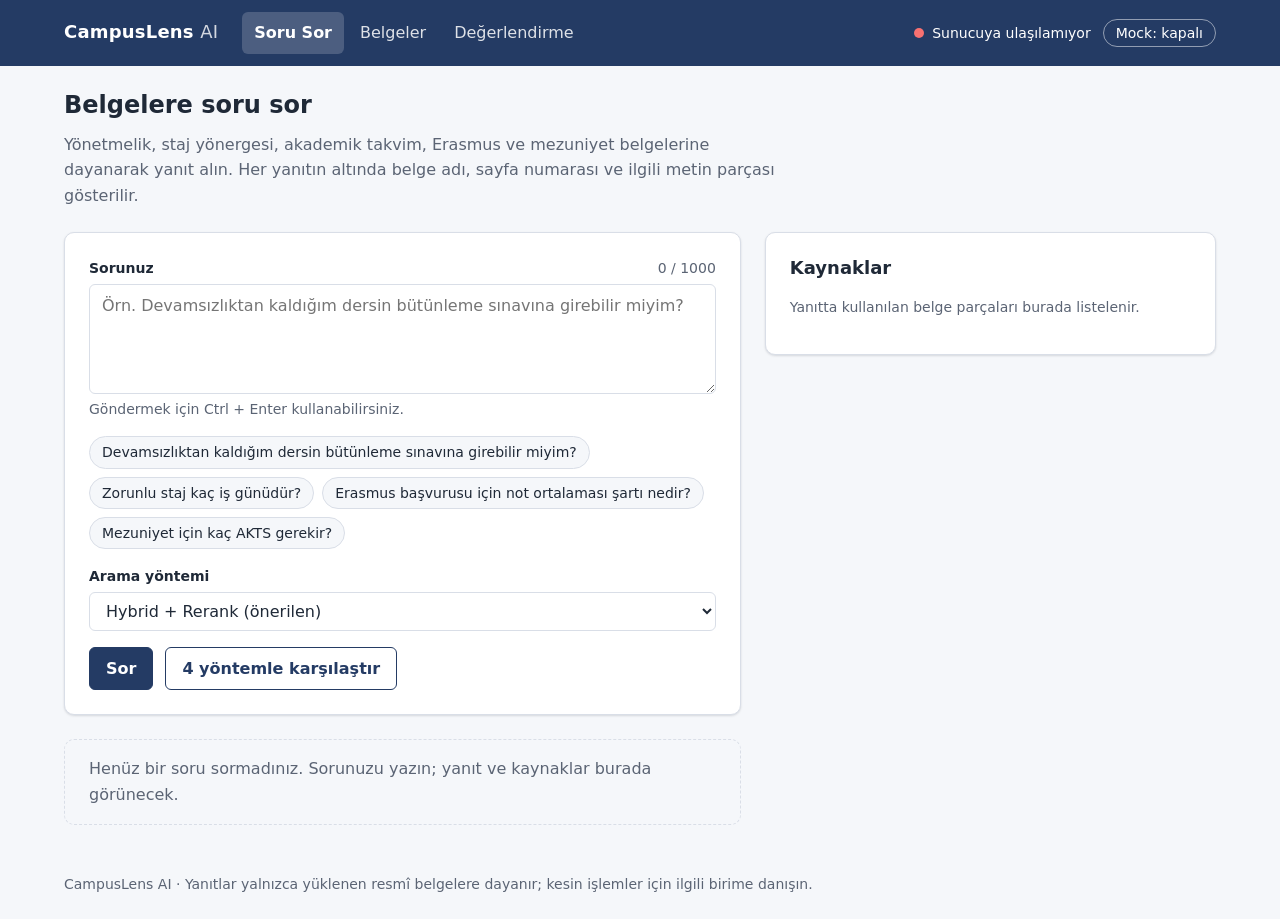
==== frontend/index.html @ 430cf02c "feat(frontend): add question, documents and evaluation pages" ====
<!doctype html>
<html lang="tr">
  <head>
    <meta charset="utf-8" />
    <meta name="viewport" content="width=device-width, initial-scale=1" />
    <title>Soru Sor · CampusLens AI</title>
    <meta name="description" content="Üniversitenin resmî belgelerine dayanarak kaynaklı Türkçe yanıtlar." />
    <link rel="stylesheet" href="css/app.css" />
    <script type="module" src="js/chat.js"></script>
  </head>
  <body>
    <a class="skip-link" href="#main">İçeriğe geç</a>

    <header class="site-header">
      <div class="site-header__inner">
        <a class="brand" href="index.html">CampusLens <span>AI</span></a>
        <nav class="nav" aria-label="Ana menü">
          <a href="index.html" aria-current="page">Soru Sor</a>
          <a href="documents.html">Belgeler</a>
          <a href="evaluation.html">Değerlendirme</a>
        </nav>
        <div class="header-tools">
          <span class="health" data-health data-status="unknown" role="status">
            <span class="health__dot" aria-hidden="true"></span>
            <span data-health-text>Sunucu kontrol ediliyor…</span>
          </span>
          <button type="button" class="mock-toggle" data-mock-toggle aria-pressed="false">Mock: kapalı</button>
        </div>
      </div>
    </header>

    <main id="main" class="page" tabindex="-1">
      <div class="page-intro">
        <h1>Belgelere soru sor</h1>
        <p>
          Yönetmelik, staj yönergesi, akademik takvim, Erasmus ve mezuniyet belgelerine dayanarak yanıt alın.
          Her yanıtın altında belge adı, sayfa numarası ve ilgili metin parçası gösterilir.
        </p>
      </div>

      <div class="layout layout--chat">
        <div class="stack">
          <section class="card" aria-labelledby="ask-heading">
            <h2 id="ask-heading" class="visually-hidden">Soru formu</h2>
            <form id="ask-form" novalidate>
              <div class="field">
                <div class="field__row">
                  <label for="question">Sorunuz</label>
                  <span id="question-counter" class="field__hint" aria-live="polite">0 / 1000</span>
                </div>
                <textarea
                  id="question"
                  name="question"
                  maxlength="1000"
                  required
                  placeholder="Örn. Devamsızlıktan kaldığım dersin bütünleme sınavına girebilir miyim?"
                  aria-describedby="question-hint question-error"
                ></textarea>
                <span id="question-hint" class="field__hint">Göndermek için Ctrl + Enter kullanabilirsiniz.</span>
                <span id="question-error" class="field__hint" role="alert" hidden></span>
              </div>

              <ul class="chip-list" aria-label="Örnek sorular">
                <li><button type="button" class="chip" data-example>Devamsızlıktan kaldığım dersin bütünleme sınavına girebilir miyim?</button></li>
                <li><button type="button" class="chip" data-example>Zorunlu staj kaç iş günüdür?</button></li>
                <li><button type="button" class="chip" data-example>Erasmus başvurusu için not ortalaması şartı nedir?</button></li>
                <li><button type="button" class="chip" data-example>Mezuniyet için kaç AKTS gerekir?</button></li>
              </ul>

              <div class="form-row">
                <div class="field">
                  <label for="method">Arama yöntemi</label>
                  <select id="method" name="method">
                    <option value="hybrid_rerank" selected>Hybrid + Rerank (önerilen)</option>
                    <option value="hybrid">Hybrid</option>
                    <option value="dense">Dense vektör</option>
                    <option value="bm25">BM25 (anahtar kelime)</option>
                  </select>
                </div>
              </div>

              <div class="form-actions">
                <button type="submit" id="ask-submit" class="button">Sor</button>
                <button type="button" id="compare-submit" class="button button--secondary">4 yöntemle karşılaştır</button>
              </div>
            </form>
          </section>

          <section id="answer-section" aria-labelledby="answer-heading" aria-live="polite">
            <h2 id="answer-heading" class="visually-hidden">Yanıt</h2>

            <div id="chat-empty" class="state state--empty">
              <p>Henüz bir soru sormadınız. Sorunuzu yazın; yanıt ve kaynaklar burada görünecek.</p>
            </div>

            <div id="chat-loading" class="state state--loading" hidden>
              <span class="spinner" aria-hidden="true"></span>
              <span>Belgeler taranıyor ve yanıt hazırlanıyor…</span>
            </div>

            <div id="chat-error" class="state state--error" hidden></div>

            <article id="chat-answer" class="card" hidden>
              <div id="chat-insufficient" class="state state--neutral" hidden>
                <h3>Belgelerde yeterli bilgi bulunamadı</h3>
                <p>
                  Sistem cevap uydurmak yerine bunu açıkça belirtir. Soruyu farklı ifade etmeyi deneyebilir
                  veya ilgili birime danışabilirsiniz.
                </p>
              </div>
              <div class="card__header">
                <h3 id="answer-title">Yanıt</h3>
                <span id="answer-method" class="badge"></span>
              </div>
              <p id="answer-text" class="answer__text"></p>
              <dl id="answer-metrics" class="metrics"></dl>
            </article>
          </section>
        </div>

        <aside class="card" aria-labelledby="sources-heading">
          <div class="card__header">
            <h2 id="sources-heading">Kaynaklar</h2>
            <span id="sources-count" class="muted"></span>
          </div>
          <p id="sources-empty" class="muted">Yanıtta kullanılan belge parçaları burada listelenir.</p>
          <ol id="source-list" class="source-list" aria-label="Kaynak listesi"></ol>
        </aside>
      </div>

      <section id="compare-section" class="card section-spaced" aria-labelledby="compare-heading" hidden>
        <div class="card__header">
          <h2 id="compare-heading">Yöntem karşılaştırması</h2>
          <span id="compare-question" class="muted"></span>
        </div>
        <div id="compare-grid" class="compare-grid" aria-live="polite"></div>
      </section>
    </main>

    <footer class="site-footer">
      CampusLens AI · Yanıtlar yalnızca yüklenen resmî belgelere dayanır; kesin işlemler için ilgili birime danışın.
    </footer>
  </body>
</html>
---- frontend/css/app.css ----
/* ==========================================================================
   CampusLens AI — tek stil dosyası
   Renk ve boşluk değerleri yalnızca burada, değişken olarak tanımlanır.
   ========================================================================== */

:root {
  /* Marka renkleri (görev kılavuzu) */
  --color-primary: #243b64;
  --color-primary-hover: #1b2e4f;
  --color-primary-soft: #e6ebf3;
  --color-bg: #f5f7fa;
  --color-surface: #ffffff;
  --color-text: #1f2937;
  --color-text-muted: #5b6474;
  --color-border: #d9dee7;
  --color-success: #137a52;
  --color-success-soft: #e5f3ed;
  --color-error: #b42318;
  --color-error-soft: #fdecea;
  --color-warning: #8a5a00;
  --color-warning-soft: #fdf3dc;
  --color-neutral: #475569;
  --color-neutral-soft: #eef1f5;
  --color-focus: #3b82f6;
  --color-highlight: #fff4c2;

  /* Boşluklar */
  --space-1: 4px;
  --space-2: 8px;
  --space-3: 12px;
  --space-4: 16px;
  --space-5: 24px;
  --space-6: 32px;
  --space-7: 48px;

  /* Tipografi */
  --font-sans: system-ui, -apple-system, "Segoe UI", Roboto, "Helvetica Neue", Arial, sans-serif;
  --font-mono: ui-monospace, SFMono-Regular, Menlo, Consolas, monospace;
  --font-size-sm: 0.875rem;
  --font-size-base: 1rem;
  --font-size-lg: 1.125rem;
  --font-size-xl: 1.5rem;
  --line-height: 1.6;

  /* Diğer */
  --radius-sm: 6px;
  --radius: 10px;
  --shadow: 0 1px 2px rgba(15, 23, 42, 0.06), 0 1px 3px rgba(15, 23, 42, 0.08);
  --content-width: 1200px;
  --transition: 150ms ease;
}

/* ---------- Temel ---------- */

*,
*::before,
*::after {
  box-sizing: border-box;
}

html {
  -webkit-text-size-adjust: 100%;
}

body {
  margin: 0;
  font-family: var(--font-sans);
  font-size: var(--font-size-base);
  line-height: var(--line-height);
  color: var(--color-text);
  background: var(--color-bg);
  overflow-wrap: anywhere;
}

h1,
h2,
h3 {
  line-height: 1.25;
  margin: 0 0 var(--space-3);
}

h1 {
  font-size: var(--font-size-xl);
}

h2 {
  font-size: var(--font-size-lg);
}

h3 {
  font-size: var(--font-size-base);
}

p {
  margin: 0 0 var(--space-3);
}

a {
  color: var(--color-primary);
}

[hidden] {
  display: none !important;
}

:focus-visible {
  outline: 3px solid var(--color-focus);
  outline-offset: 2px;
}

.visually-hidden {
  position: absolute;
  width: 1px;
  height: 1px;
  padding: 0;
  margin: -1px;
  overflow: hidden;
  clip: rect(0, 0, 0, 0);
  white-space: nowrap;
  border: 0;
}

.skip-link {
  position: absolute;
  left: var(--space-4);
  top: -100px;
  z-index: 100;
  padding: var(--space-2) var(--space-4);
  background: var(--color-surface);
  color: var(--color-primary);
  border-radius: var(--radius-sm);
  box-shadow: var(--shadow);
}

.skip-link:focus {
  top: var(--space-2);
}

/* ---------- Üst bar ---------- */

.site-header {
  background: var(--color-primary);
  color: #fff;
}

.site-header__inner {
  max-width: var(--content-width);
  margin: 0 auto;
  padding: var(--space-3) var(--space-5);
  display: flex;
  align-items: center;
  gap: var(--space-5);
  flex-wrap: wrap;
}

.brand {
  font-weight: 700;
  font-size: var(--font-size-lg);
  color: #fff;
  text-decoration: none;
  letter-spacing: 0.2px;
}

.brand span {
  font-weight: 400;
  opacity: 0.8;
}

.nav {
  display: flex;
  gap: var(--space-1);
  flex-wrap: wrap;
}

.nav a {
  color: #fff;
  text-decoration: none;
  padding: var(--space-2) var(--space-3);
  border-radius: var(--radius-sm);
  opacity: 0.85;
}

.nav a:hover {
  opacity: 1;
  background: rgba(255, 255, 255, 0.1);
}

.nav a[aria-current="page"] {
  opacity: 1;
  background: rgba(255, 255, 255, 0.18);
  font-weight: 600;
}

.nav a:focus-visible,
.site-header button:focus-visible {
  outline-color: #fff;
}

.header-tools {
  margin-left: auto;
  display: flex;
  align-items: center;
  gap: var(--space-3);
  flex-wrap: wrap;
}

.health {
  display: inline-flex;
  align-items: center;
  gap: var(--space-2);
  font-size: var(--font-size-sm);
}

.health__dot {
  width: 10px;
  height: 10px;
  border-radius: 50%;
  background: #9ca3af;
}

.health[data-status="ok"] .health__dot {
  background: #34d399;
}

.health[data-status="down"] .health__dot {
  background: #f87171;
}

.health[data-status="mock"] .health__dot {
  background: #fbbf24;
}

.mock-toggle {
  font: inherit;
  font-size: var(--font-size-sm);
  color: #fff;
  background: transparent;
  border: 1px solid rgba(255, 255, 255, 0.5);
  border-radius: 999px;
  padding: 2px var(--space-3);
  cursor: pointer;
}

.mock-toggle[aria-pressed="true"] {
  background: #fbbf24;
  border-color: #fbbf24;
  color: var(--color-text);
}

/* ---------- Sayfa düzeni ---------- */

.page {
  max-width: var(--content-width);
  margin: 0 auto;
  padding: var(--space-5);
}

.page-intro {
  margin-bottom: var(--space-5);
}

.page-intro p {
  color: var(--color-text-muted);
  max-width: 70ch;
}

.layout {
  display: grid;
  gap: var(--space-5);
  align-items: start;
}

.layout--chat {
  grid-template-columns: minmax(0, 3fr) minmax(0, 2fr);
}

.layout--documents {
  grid-template-columns: minmax(0, 1fr) minmax(0, 2fr);
}

.stack {
  display: grid;
  grid-template-columns: minmax(0, 1fr);
  gap: var(--space-5);
  min-width: 0;
}

.card {
  background: var(--color-surface);
  border: 1px solid var(--color-border);
  border-radius: var(--radius);
  box-shadow: var(--shadow);
  padding: var(--space-5);
  min-width: 0;
}

.card__header {
  display: flex;
  align-items: center;
  justify-content: space-between;
  gap: var(--space-3);
  flex-wrap: wrap;
  margin-bottom: var(--space-4);
}

.card__header h2 {
  margin: 0;
}

.section-spaced {
  margin-top: var(--space-5);
}

.muted {
  color: var(--color-text-muted);
  font-size: var(--font-size-sm);
}

.site-footer {
  max-width: var(--content-width);
  margin: 0 auto;
  padding: var(--space-5);
  color: var(--color-text-muted);
  font-size: var(--font-size-sm);
}

/* ---------- Form ---------- */

.field {
  display: grid;
  gap: var(--space-1);
  margin-bottom: var(--space-4);
}

.field label,
.field legend {
  font-weight: 600;
  font-size: var(--font-size-sm);
}

.field__hint {
  font-size: var(--font-size-sm);
  color: var(--color-text-muted);
}

.field__row {
  display: flex;
  justify-content: space-between;
  gap: var(--space-3);
}

input[type="text"],
input[type="url"],
input[type="file"],
select,
textarea {
  font: inherit;
  color: inherit;
  width: 100%;
  padding: var(--space-2) var(--space-3);
  border: 1px solid var(--color-border);
  border-radius: var(--radius-sm);
  background: var(--color-surface);
}

textarea {
  resize: vertical;
  min-height: 110px;
}

input:focus-visible,
select:focus-visible,
textarea:focus-visible {
  outline: 3px solid var(--color-focus);
  outline-offset: 0;
  border-color: var(--color-focus);
}

[aria-invalid="true"] {
  border-color: var(--color-error);
}

.form-row {
  display: grid;
  grid-template-columns: repeat(auto-fit, minmax(180px, 1fr));
  gap: var(--space-4);
}

.form-actions {
  display: flex;
  gap: var(--space-3);
  flex-wrap: wrap;
  align-items: center;
}

/* ---------- Buton ---------- */

.button {
  font: inherit;
  font-weight: 600;
  display: inline-flex;
  align-items: center;
  justify-content: center;
  gap: var(--space-2);
  padding: var(--space-2) var(--space-4);
  border-radius: var(--radius-sm);
  border: 1px solid var(--color-primary);
  background: var(--color-primary);
  color: #fff;
  cursor: pointer;
  transition: background var(--transition);
  min-height: 40px;
}

.button:hover:not(:disabled) {
  background: var(--color-primary-hover);
}

.button:disabled {
  opacity: 0.6;
  cursor: not-allowed;
}

.button--secondary {
  background: var(--color-surface);
  color: var(--color-primary);
}

.button--secondary:hover:not(:disabled) {
  background: var(--color-primary-soft);
}

.button--danger {
  background: var(--color-surface);
  color: var(--color-error);
  border-color: var(--color-error);
}

.button--danger:hover:not(:disabled) {
  background: var(--color-error-soft);
}

.button--danger[data-confirm="true"] {
  background: var(--color-error);
  color: #fff;
}

.button--small {
  min-height: 32px;
  padding: var(--space-1) var(--space-3);
  font-size: var(--font-size-sm);
}

.chip-list {
  display: flex;
  flex-wrap: wrap;
  gap: var(--space-2);
  margin: 0 0 var(--space-4);
  padding: 0;
  list-style: none;
}

.chip {
  font: inherit;
  font-size: var(--font-size-sm);
  padding: var(--space-1) var(--space-3);
  border-radius: 999px;
  border: 1px solid var(--color-border);
  background: var(--color-bg);
  color: var(--color-text);
  cursor: pointer;
  text-align: left;
}

.chip:hover {
  border-color: var(--color-primary);
}

.spinner {
  width: 16px;
  height: 16px;
  border: 2px solid currentColor;
  border-right-color: transparent;
  border-radius: 50%;
  animation: spin 0.8s linear infinite;
  flex: none;
}

@keyframes spin {
  to {
    transform: rotate(360deg);
  }
}

/* ---------- Durum kutuları ---------- */

.state {
  border-radius: var(--radius);
  padding: var(--space-4) var(--space-5);
  border: 1px solid var(--color-border);
  background: var(--color-surface);
}

.state h3 {
  margin-bottom: var(--space-1);
}

.state p:last-child {
  margin-bottom: 0;
}

.state--empty {
  border-style: dashed;
  color: var(--color-text-muted);
  background: transparent;
}

.state--loading {
  display: flex;
  align-items: center;
  gap: var(--space-3);
  color: var(--color-primary);
}

.state--error {
  border-color: var(--color-error);
  background: var(--color-error-soft);
  color: var(--color-error);
}

.state--error .state__detail {
  color: var(--color-text);
  font-size: var(--font-size-sm);
}

.state--success {
  border-color: var(--color-success);
  background: var(--color-success-soft);
  color: var(--color-success);
}

/* Yetersiz kaynak: hata değil, açıklayıcı nötr durum */
.state--neutral {
  border-color: var(--color-neutral);
  border-left-width: 4px;
  background: var(--color-neutral-soft);
  color: var(--color-text);
}

.state--neutral h3 {
  color: var(--color-neutral);
}

/* ---------- Yanıt ---------- */

.answer__text {
  font-size: var(--font-size-lg);
  margin-bottom: var(--space-4);
  white-space: pre-wrap;
}

.citation {
  font: inherit;
  font-size: 0.8em;
  font-weight: 700;
  vertical-align: super;
  line-height: 1;
  padding: 1px 5px;
  margin: 0 1px;
  border-radius: 4px;
  border: 1px solid var(--color-primary);
  background: var(--color-primary-soft);
  color: var(--color-primary);
  cursor: pointer;
}

.citation:hover {
  background: var(--color-primary);
  color: #fff;
}

.citation--missing {
  border-style: dashed;
  cursor: default;
  opacity: 0.7;
}

.metrics {
  display: flex;
  flex-wrap: wrap;
  gap: var(--space-2) var(--space-5);
  margin: 0;
  padding-top: var(--space-3);
  border-top: 1px solid var(--color-border);
  font-size: var(--font-size-sm);
}

.metrics div {
  display: flex;
  gap: var(--space-1);
}

.metrics dt {
  color: var(--color-text-muted);
}

.metrics dd {
  margin: 0;
  font-weight: 600;
  font-variant-numeric: tabular-nums;
}

/* ---------- Kaynak kartları ---------- */

.source-list {
  display: grid;
  gap: var(--space-3);
  margin: 0;
  padding: 0;
  list-style: none;
}

.source-card {
  border: 1px solid var(--color-border);
  border-radius: var(--radius);
  padding: var(--space-4);
  background: var(--color-surface);
  transition: background var(--transition), border-color var(--transition);
  scroll-margin-top: var(--space-5);
}

.source-card.is-highlighted {
  border-color: var(--color-primary);
  background: var(--color-highlight);
}

.source-card__head {
  display: flex;
  align-items: baseline;
  gap: var(--space-2);
  margin-bottom: var(--space-2);
}

.source-card__id {
  flex: none;
  font-weight: 700;
  font-size: var(--font-size-sm);
  padding: 0 var(--space-2);
  border-radius: 4px;
  background: var(--color-primary);
  color: #fff;
}

.source-card__title {
  font-weight: 600;
  margin: 0;
}

.source-card__page {
  font-size: var(--font-size-sm);
  color: var(--color-text-muted);
  margin-bottom: var(--space-2);
}

.source-card__excerpt {
  margin: 0 0 var(--space-3);
  padding-left: var(--space-3);
  border-left: 3px solid var(--color-border);
  color: var(--color-text);
  font-size: var(--font-size-sm);
  white-space: pre-wrap;
}

.scores {
  display: flex;
  flex-wrap: wrap;
  gap: var(--space-2);
  margin: 0;
  padding: 0;
  list-style: none;
}

.score {
  font-size: var(--font-size-sm);
  font-family: var(--font-mono);
  padding: 0 var(--space-2);
  border-radius: 4px;
  background: var(--color-neutral-soft);
}

/* ---------- Karşılaştırma ızgarası ---------- */

.compare-grid {
  display: grid;
  grid-template-columns: repeat(auto-fit, minmax(240px, 1fr));
  gap: var(--space-4);
}

.compare-column {
  border: 1px solid var(--color-border);
  border-radius: var(--radius);
  padding: var(--space-4);
  background: var(--color-surface);
  min-width: 0;
}

.compare-column h3 {
  display: flex;
  justify-content: space-between;
  gap: var(--space-2);
}

.compare-column .answer__text {
  font-size: var(--font-size-base);
}

/* ---------- Rozetler ---------- */

.badge {
  display: inline-flex;
  align-items: center;
  gap: var(--space-1);
  font-size: var(--font-size-sm);
  font-weight: 600;
  padding: 0 var(--space-2);
  border-radius: 999px;
  background: var(--color-neutral-soft);
  color: var(--color-neutral);
  white-space: nowrap;
}

.badge--uploaded {
  background: var(--color-primary-soft);
  color: var(--color-primary);
}

.badge--processing,
.badge--running {
  background: var(--color-warning-soft);
  color: var(--color-warning);
}

.badge--indexed,
.badge--completed {
  background: var(--color-success-soft);
  color: var(--color-success);
}

.badge--failed {
  background: var(--color-error-soft);
  color: var(--color-error);
}

.badge--mock {
  background: var(--color-warning-soft);
  color: var(--color-warning);
}

/* ---------- Tablolar ---------- */

.table-wrap {
  position: relative; /* visually-hidden öğeler kaydırma alanından taşmasın */
  width: 100%;
  overflow-x: auto;
}

table {
  width: 100%;
  border-collapse: collapse;
  font-size: var(--font-size-sm);
}

th,
td {
  text-align: left;
  padding: var(--space-2) var(--space-3);
  border-bottom: 1px solid var(--color-border);
  vertical-align: top;
}

th {
  color: var(--color-text-muted);
  font-weight: 600;
  white-space: nowrap;
}

td.num,
th.num {
  text-align: right;
  font-variant-numeric: tabular-nums;
  white-space: nowrap;
}

td.is-best {
  font-weight: 700;
  color: var(--color-success);
}

.doc-title {
  font-weight: 600;
}

.doc-error {
  color: var(--color-error);
  margin: var(--space-1) 0 0;
}

.bar {
  display: block;
  height: 4px;
  margin-top: var(--space-1);
  border-radius: 2px;
  background: var(--color-neutral-soft);
  overflow: hidden;
}

.bar__fill {
  display: block;
  height: 100%;
  background: var(--color-primary);
}

/* ---------- Responsive ---------- */

@media (max-width: 960px) {
  .layout--chat,
  .layout--documents {
    grid-template-columns: minmax(0, 1fr);
  }
}

@media (max-width: 768px) {
  .page {
    padding: var(--space-4);
  }

  .card {
    padding: var(--space-4);
  }

  .site-header__inner {
    padding: var(--space-3) var(--space-4);
    gap: var(--space-3);
  }

  .header-tools {
    margin-left: 0;
    width: 100%;
  }

  .form-actions .button {
    flex: 1 1 auto;
  }

  /* Belge tablosu mobilde kart görünümüne geçer */
  .table--stacked thead {
    display: none;
  }

  .table--stacked tr {
    display: block;
    padding: var(--space-3) 0;
    border-bottom: 1px solid var(--color-border);
  }

  .table--stacked td {
    display: flex;
    justify-content: space-between;
    gap: var(--space-3);
    border: 0;
    padding: var(--space-1) 0;
    text-align: right;
  }

  .table--stacked td::before {
    content: attr(data-label);
    color: var(--color-text-muted);
    font-weight: 600;
    text-align: left;
    flex: none;
  }

  .table--stacked td:first-child {
    display: block;
    text-align: left;
  }

  .table--stacked td:first-child::before {
    display: none;
  }

  .table--stacked td.num {
    white-space: normal;
  }
}

@media (prefers-reduced-motion: reduce) {
  * {
    transition: none !important;
    animation-duration: 0.01ms !important;
  }
}
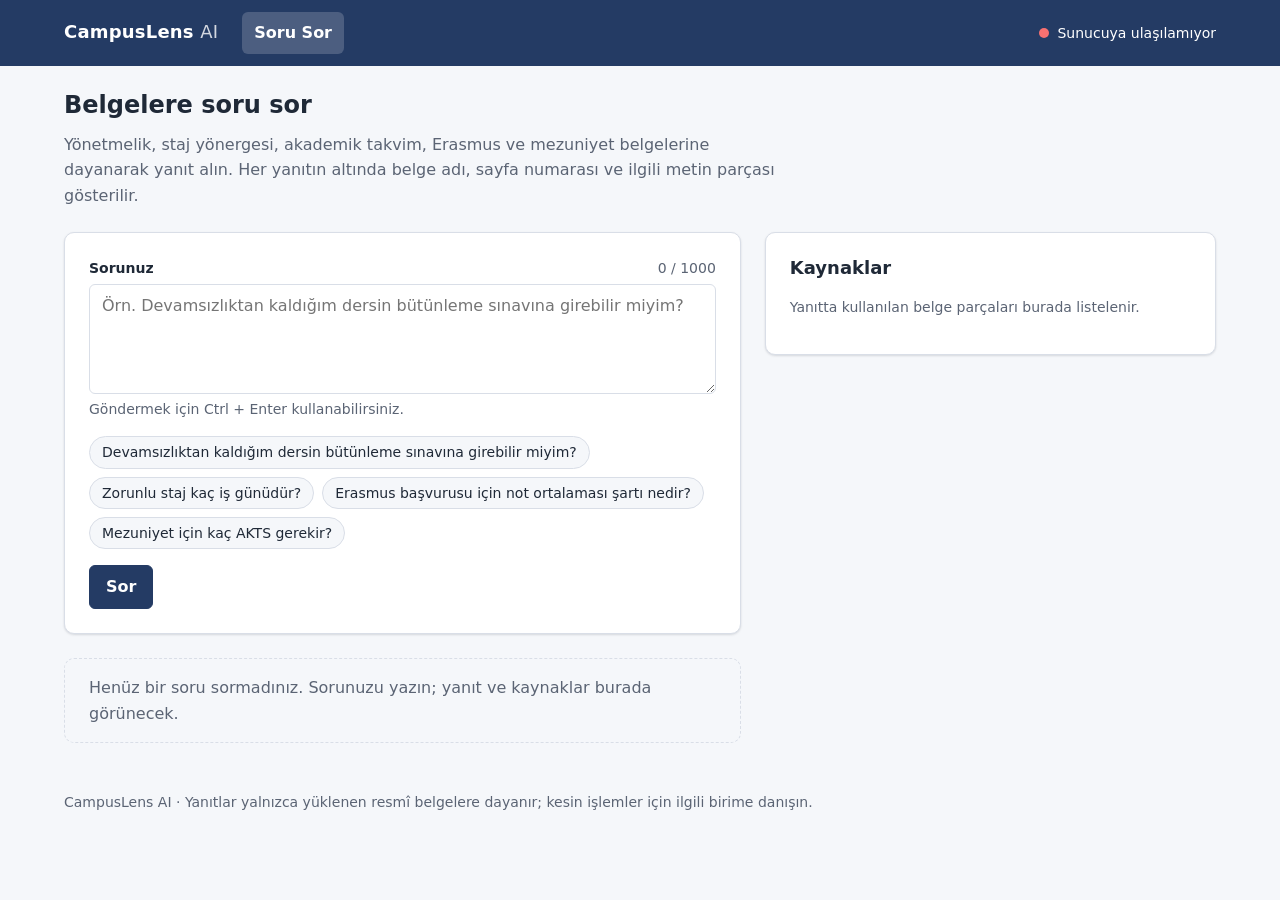
==== commit b98a8dbb: "fix(frontend): separate student and admin interfaces" ====
--- a/frontend/index.html
+++ b/frontend/index.html
@@ -16,15 +16,12 @@
         <a class="brand" href="index.html">CampusLens <span>AI</span></a>
         <nav class="nav" aria-label="Ana menü">
           <a href="index.html" aria-current="page">Soru Sor</a>
-          <a href="documents.html">Belgeler</a>
-          <a href="evaluation.html">Değerlendirme</a>
         </nav>
         <div class="header-tools">
           <span class="health" data-health data-status="unknown" role="status">
             <span class="health__dot" aria-hidden="true"></span>
             <span data-health-text>Sunucu kontrol ediliyor…</span>
           </span>
-          <button type="button" class="mock-toggle" data-mock-toggle aria-pressed="false">Mock: kapalı</button>
         </div>
       </div>
     </header>
@@ -67,21 +64,8 @@
                 <li><button type="button" class="chip" data-example>Mezuniyet için kaç AKTS gerekir?</button></li>
               </ul>
 
-              <div class="form-row">
-                <div class="field">
-                  <label for="method">Arama yöntemi</label>
-                  <select id="method" name="method">
-                    <option value="hybrid_rerank" selected>Hybrid + Rerank (önerilen)</option>
-                    <option value="hybrid">Hybrid</option>
-                    <option value="dense">Dense vektör</option>
-                    <option value="bm25">BM25 (anahtar kelime)</option>
-                  </select>
-                </div>
-              </div>
-
               <div class="form-actions">
                 <button type="submit" id="ask-submit" class="button">Sor</button>
-                <button type="button" id="compare-submit" class="button button--secondary">4 yöntemle karşılaştır</button>
               </div>
             </form>
           </section>
@@ -110,7 +94,6 @@
               </div>
               <div class="card__header">
                 <h3 id="answer-title">Yanıt</h3>
-                <span id="answer-method" class="badge"></span>
               </div>
               <p id="answer-text" class="answer__text"></p>
               <dl id="answer-metrics" class="metrics"></dl>
@@ -127,14 +110,6 @@
           <ol id="source-list" class="source-list" aria-label="Kaynak listesi"></ol>
         </aside>
       </div>
-
-      <section id="compare-section" class="card section-spaced" aria-labelledby="compare-heading" hidden>
-        <div class="card__header">
-          <h2 id="compare-heading">Yöntem karşılaştırması</h2>
-          <span id="compare-question" class="muted"></span>
-        </div>
-        <div id="compare-grid" class="compare-grid" aria-live="polite"></div>
-      </section>
     </main>
 
     <footer class="site-footer">
--- a/frontend/css/app.css
+++ b/frontend/css/app.css
@@ -688,30 +688,45 @@
   background: var(--color-neutral-soft);
 }
 
-/* ---------- Karşılaştırma ızgarası ---------- */
-
-.compare-grid {
+/* ---------- Admin ana ekranı ---------- */
+
+.admin-grid {
   display: grid;
-  grid-template-columns: repeat(auto-fit, minmax(240px, 1fr));
-  gap: var(--space-4);
-}
-
-.compare-column {
-  border: 1px solid var(--color-border);
+  grid-template-columns: repeat(auto-fit, minmax(260px, 1fr));
+  gap: var(--space-5);
+  margin: 0;
+  padding: 0;
+  list-style: none;
+}
+
+.link-card {
+  position: relative;
+  transition: border-color var(--transition);
+}
+
+.link-card:hover,
+.link-card:focus-within {
+  border-color: var(--color-primary);
+}
+
+.link-card h2 {
+  margin-bottom: var(--space-2);
+}
+
+.link-card__link {
+  text-decoration: none;
+}
+
+/* Kartın tamamı tıklanabilir */
+.link-card__link::after {
+  content: "";
+  position: absolute;
+  inset: 0;
   border-radius: var(--radius);
-  padding: var(--space-4);
-  background: var(--color-surface);
-  min-width: 0;
-}
-
-.compare-column h3 {
-  display: flex;
-  justify-content: space-between;
-  gap: var(--space-2);
-}
-
-.compare-column .answer__text {
-  font-size: var(--font-size-base);
+}
+
+.link-card p:last-child {
+  margin-bottom: 0;
 }
 
 /* ---------- Rozetler ---------- */
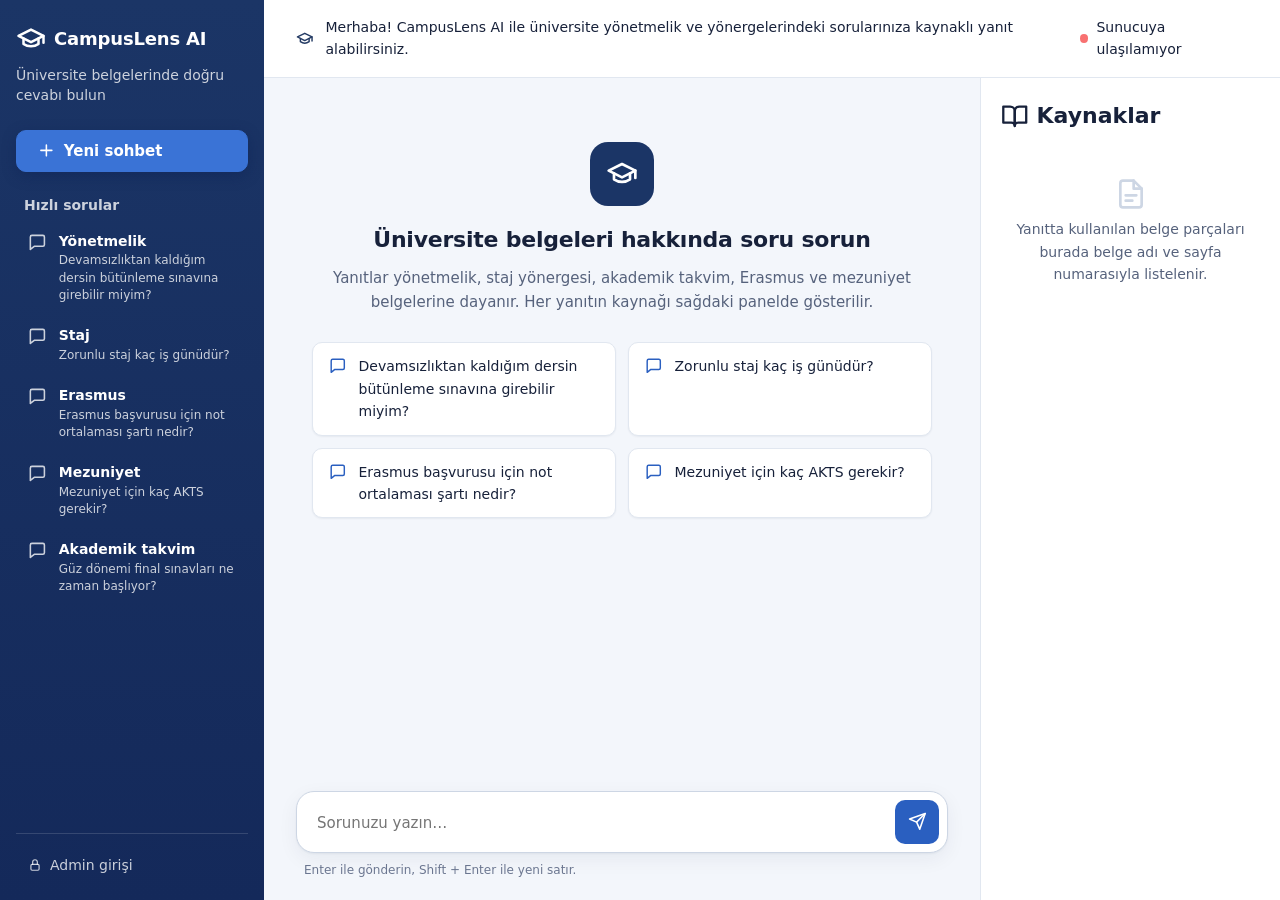
==== commit 273d452a: "feat(frontend): redesign UI and add demo admin login flow" ====
--- a/frontend/index.html
+++ b/frontend/index.html
@@ -3,117 +3,131 @@
   <head>
     <meta charset="utf-8" />
     <meta name="viewport" content="width=device-width, initial-scale=1" />
-    <title>Soru Sor · CampusLens AI</title>
+    <title>CampusLens AI · Üniversite belgeleri asistanı</title>
     <meta name="description" content="Üniversitenin resmî belgelerine dayanarak kaynaklı Türkçe yanıtlar." />
+    <link rel="icon" href="img/favicon.svg" type="image/svg+xml" />
     <link rel="stylesheet" href="css/app.css" />
     <script type="module" src="js/chat.js"></script>
   </head>
   <body>
-    <a class="skip-link" href="#main">İçeriğe geç</a>
+    <a class="skip-link" href="#question">Soru alanına geç</a>
 
-    <header class="site-header">
-      <div class="site-header__inner">
-        <a class="brand" href="index.html">CampusLens <span>AI</span></a>
-        <nav class="nav" aria-label="Ana menü">
-          <a href="index.html" aria-current="page">Soru Sor</a>
-        </nav>
-        <div class="header-tools">
-          <span class="health" data-health data-status="unknown" role="status">
-            <span class="health__dot" aria-hidden="true"></span>
-            <span data-health-text>Sunucu kontrol ediliyor…</span>
-          </span>
-        </div>
-      </div>
-    </header>
-
-    <main id="main" class="page" tabindex="-1">
-      <div class="page-intro">
-        <h1>Belgelere soru sor</h1>
-        <p>
-          Yönetmelik, staj yönergesi, akademik takvim, Erasmus ve mezuniyet belgelerine dayanarak yanıt alın.
-          Her yanıtın altında belge adı, sayfa numarası ve ilgili metin parçası gösterilir.
-        </p>
-      </div>
-
-      <div class="layout layout--chat">
-        <div class="stack">
-          <section class="card" aria-labelledby="ask-heading">
-            <h2 id="ask-heading" class="visually-hidden">Soru formu</h2>
-            <form id="ask-form" novalidate>
-              <div class="field">
-                <div class="field__row">
-                  <label for="question">Sorunuz</label>
-                  <span id="question-counter" class="field__hint" aria-live="polite">0 / 1000</span>
-                </div>
-                <textarea
-                  id="question"
-                  name="question"
-                  maxlength="1000"
-                  required
-                  placeholder="Örn. Devamsızlıktan kaldığım dersin bütünleme sınavına girebilir miyim?"
-                  aria-describedby="question-hint question-error"
-                ></textarea>
-                <span id="question-hint" class="field__hint">Göndermek için Ctrl + Enter kullanabilirsiniz.</span>
-                <span id="question-error" class="field__hint" role="alert" hidden></span>
-              </div>
-
-              <ul class="chip-list" aria-label="Örnek sorular">
-                <li><button type="button" class="chip" data-example>Devamsızlıktan kaldığım dersin bütünleme sınavına girebilir miyim?</button></li>
-                <li><button type="button" class="chip" data-example>Zorunlu staj kaç iş günüdür?</button></li>
-                <li><button type="button" class="chip" data-example>Erasmus başvurusu için not ortalaması şartı nedir?</button></li>
-                <li><button type="button" class="chip" data-example>Mezuniyet için kaç AKTS gerekir?</button></li>
-              </ul>
-
-              <div class="form-actions">
-                <button type="submit" id="ask-submit" class="button">Sor</button>
-              </div>
-            </form>
-          </section>
-
-          <section id="answer-section" aria-labelledby="answer-heading" aria-live="polite">
-            <h2 id="answer-heading" class="visually-hidden">Yanıt</h2>
-
-            <div id="chat-empty" class="state state--empty">
-              <p>Henüz bir soru sormadınız. Sorunuzu yazın; yanıt ve kaynaklar burada görünecek.</p>
-            </div>
-
-            <div id="chat-loading" class="state state--loading" hidden>
-              <span class="spinner" aria-hidden="true"></span>
-              <span>Belgeler taranıyor ve yanıt hazırlanıyor…</span>
-            </div>
-
-            <div id="chat-error" class="state state--error" hidden></div>
-
-            <article id="chat-answer" class="card" hidden>
-              <div id="chat-insufficient" class="state state--neutral" hidden>
-                <h3>Belgelerde yeterli bilgi bulunamadı</h3>
-                <p>
-                  Sistem cevap uydurmak yerine bunu açıkça belirtir. Soruyu farklı ifade etmeyi deneyebilir
-                  veya ilgili birime danışabilirsiniz.
-                </p>
-              </div>
-              <div class="card__header">
-                <h3 id="answer-title">Yanıt</h3>
-              </div>
-              <p id="answer-text" class="answer__text"></p>
-              <dl id="answer-metrics" class="metrics"></dl>
-            </article>
-          </section>
+    <div class="student-app">
+      <aside class="sidebar" aria-label="CampusLens menüsü">
+        <div class="sidebar__head">
+          <div>
+            <a class="brand" href="index.html"><svg class="icon" aria-hidden="true"><use href="img/icons.svg#i-cap"></use></svg>CampusLens AI</a>
+            <p class="brand__tagline">Üniversite belgelerinde doğru cevabı bulun</p>
+          </div>
+          <button type="button" class="icon-button sidebar__toggle" id="sidebar-toggle" aria-expanded="false" aria-controls="sidebar-menu" aria-label="Menüyü aç">
+            <svg class="icon" aria-hidden="true"><use href="img/icons.svg#i-menu"></use></svg>
+          </button>
         </div>
 
-        <aside class="card" aria-labelledby="sources-heading">
-          <div class="card__header">
-            <h2 id="sources-heading">Kaynaklar</h2>
-            <span id="sources-count" class="muted"></span>
+        <button type="button" class="button button--new-chat" id="new-chat"><svg class="icon" aria-hidden="true"><use href="img/icons.svg#i-plus"></use></svg>Yeni sohbet</button>
+
+        <div class="sidebar__menu" id="sidebar-menu">
+          <nav aria-labelledby="topics-heading">
+            <h2 class="sidebar__section-title" id="topics-heading">Hızlı sorular</h2>
+            <ul class="topic-list">
+              <li>
+                <button type="button" class="topic" data-question="Devamsızlıktan kaldığım dersin bütünleme sınavına girebilir miyim?">
+                  <svg class="icon" aria-hidden="true"><use href="img/icons.svg#i-message"></use></svg>
+                  <span><span class="topic__title">Yönetmelik</span><span class="topic__question">Devamsızlıktan kaldığım dersin bütünleme sınavına girebilir miyim?</span></span>
+                </button>
+              </li>
+              <li>
+                <button type="button" class="topic" data-question="Zorunlu staj kaç iş günüdür?">
+                  <svg class="icon" aria-hidden="true"><use href="img/icons.svg#i-message"></use></svg>
+                  <span><span class="topic__title">Staj</span><span class="topic__question">Zorunlu staj kaç iş günüdür?</span></span>
+                </button>
+              </li>
+              <li>
+                <button type="button" class="topic" data-question="Erasmus başvurusu için not ortalaması şartı nedir?">
+                  <svg class="icon" aria-hidden="true"><use href="img/icons.svg#i-message"></use></svg>
+                  <span><span class="topic__title">Erasmus</span><span class="topic__question">Erasmus başvurusu için not ortalaması şartı nedir?</span></span>
+                </button>
+              </li>
+              <li>
+                <button type="button" class="topic" data-question="Mezuniyet için kaç AKTS gerekir?">
+                  <svg class="icon" aria-hidden="true"><use href="img/icons.svg#i-message"></use></svg>
+                  <span><span class="topic__title">Mezuniyet</span><span class="topic__question">Mezuniyet için kaç AKTS gerekir?</span></span>
+                </button>
+              </li>
+              <li>
+                <button type="button" class="topic" data-question="Güz dönemi final sınavları ne zaman başlıyor?">
+                  <svg class="icon" aria-hidden="true"><use href="img/icons.svg#i-message"></use></svg>
+                  <span><span class="topic__title">Akademik takvim</span><span class="topic__question">Güz dönemi final sınavları ne zaman başlıyor?</span></span>
+                </button>
+              </li>
+            </ul>
+          </nav>
+
+          <div class="sidebar__footer">
+            <a class="admin-link" href="admin-login.html"><svg class="icon icon--sm" aria-hidden="true"><use href="img/icons.svg#i-lock"></use></svg>Admin girişi</a>
           </div>
-          <p id="sources-empty" class="muted">Yanıtta kullanılan belge parçaları burada listelenir.</p>
-          <ol id="source-list" class="source-list" aria-label="Kaynak listesi"></ol>
+        </div>
+      </aside>
+
+      <main class="chat" id="main">
+        <header class="chat__topbar">
+          <svg class="icon" aria-hidden="true"><use href="img/icons.svg#i-cap"></use></svg>
+          <p class="chat__greeting">Merhaba! CampusLens AI ile üniversite yönetmelik ve yönergelerindeki sorularınıza kaynaklı yanıt alabilirsiniz.</p>
+          <span class="chat__status status-line" data-status="unknown" role="status" hidden>
+            <span class="pill__dot" aria-hidden="true"></span>
+            <span data-status-text></span>
+          </span>
+        </header>
+
+        <section class="chat__thread" id="thread-scroll" aria-label="Sohbet">
+          <div class="thread" id="thread" role="log" aria-live="polite" aria-relevant="additions">
+            <div class="welcome" id="welcome">
+              <span class="icon-tile"><svg class="icon" aria-hidden="true"><use href="img/icons.svg#i-cap"></use></svg></span>
+              <h1>Üniversite belgeleri hakkında soru sorun</h1>
+              <p>Yanıtlar yönetmelik, staj yönergesi, akademik takvim, Erasmus ve mezuniyet belgelerine dayanır. Her yanıtın kaynağı sağdaki panelde gösterilir.</p>
+              <ul class="suggestions" aria-label="Örnek sorular">
+              <li><button type="button" class="suggestion" data-question="Devamsızlıktan kaldığım dersin bütünleme sınavına girebilir miyim?"><svg class="icon" aria-hidden="true"><use href="img/icons.svg#i-message"></use></svg><span>Devamsızlıktan kaldığım dersin bütünleme sınavına girebilir miyim?</span></button></li>
+              <li><button type="button" class="suggestion" data-question="Zorunlu staj kaç iş günüdür?"><svg class="icon" aria-hidden="true"><use href="img/icons.svg#i-message"></use></svg><span>Zorunlu staj kaç iş günüdür?</span></button></li>
+              <li><button type="button" class="suggestion" data-question="Erasmus başvurusu için not ortalaması şartı nedir?"><svg class="icon" aria-hidden="true"><use href="img/icons.svg#i-message"></use></svg><span>Erasmus başvurusu için not ortalaması şartı nedir?</span></button></li>
+              <li><button type="button" class="suggestion" data-question="Mezuniyet için kaç AKTS gerekir?"><svg class="icon" aria-hidden="true"><use href="img/icons.svg#i-message"></use></svg><span>Mezuniyet için kaç AKTS gerekir?</span></button></li>
+              </ul>
+            </div>
+          </div>
+        </section>
+
+        <aside class="sources" id="sources" aria-labelledby="sources-heading">
+          <div class="sources__header">
+            <h2 id="sources-heading"><svg class="icon" aria-hidden="true"><use href="img/icons.svg#i-book"></use></svg>Kaynaklar</h2>
+            <span class="muted" id="sources-count"></span>
+          </div>
+          <p class="sources__note" id="sources-note" hidden></p>
+          <div class="sources__empty" id="sources-empty">
+            <svg class="icon" aria-hidden="true"><use href="img/icons.svg#i-file"></use></svg>
+            <p>Yanıtta kullanılan belge parçaları burada belge adı ve sayfa numarasıyla listelenir.</p>
+          </div>
+          <ol class="source-list" id="source-list" aria-label="Kaynak listesi"></ol>
         </aside>
-      </div>
-    </main>
 
-    <footer class="site-footer">
-      CampusLens AI · Yanıtlar yalnızca yüklenen resmî belgelere dayanır; kesin işlemler için ilgili birime danışın.
-    </footer>
+        <div class="composer-wrap">
+          <form class="composer" id="ask-form" method="post" novalidate>
+            <label for="question" class="visually-hidden">Sorunuz</label>
+            <textarea
+              id="question"
+              name="question"
+              rows="1"
+              maxlength="1000"
+              placeholder="Sorunuzu yazın…"
+              aria-describedby="composer-hint question-error"
+            ></textarea>
+            <button type="submit" class="send-button" id="ask-submit" aria-label="Soruyu gönder"><svg class="icon" aria-hidden="true"><use href="img/icons.svg#i-send"></use></svg></button>
+          </form>
+          <div class="composer__footer">
+            <span id="composer-hint">Enter ile gönderin, Shift + Enter ile yeni satır.</span>
+            <span id="question-counter" aria-live="polite"></span>
+          </div>
+          <p class="field__error composer__error" id="question-error" role="alert" hidden></p>
+        </div>
+      </main>
+    </div>
   </body>
 </html>
--- a/frontend/css/app.css
+++ b/frontend/css/app.css
@@ -1,53 +1,86 @@
 /* ==========================================================================
    CampusLens AI — tek stil dosyası
-   Renk ve boşluk değerleri yalnızca burada, değişken olarak tanımlanır.
+   Renk, boşluk ve yarıçap değerleri yalnızca burada, değişken olarak tanımlanır.
+   Bölümler: tokenlar · temel · ortak bileşenler · öğrenci ekranı · admin kabuğu ·
+             admin sayfaları · giriş sayfası · responsive
    ========================================================================== */
 
 :root {
-  /* Marka renkleri (görev kılavuzu) */
-  --color-primary: #243b64;
-  --color-primary-hover: #1b2e4f;
-  --color-primary-soft: #e6ebf3;
-  --color-bg: #f5f7fa;
+  /* Lacivert marka tonları */
+  --navy-950: #10224a;
+  --navy-900: #14295a;
+  --navy-800: #1b3566;
+  --navy-700: #243b64; /* kılavuzdaki ana renk */
+  --navy-600: #2c4a80;
+
+  /* Vurgu mavisi (butonlar, bağlantılar, grafik) */
+  --blue-700: #1f4fa8;
+  --blue-600: #2a5fc0;
+  --blue-500: #3a73d6;
+  --blue-100: #e3ecfb;
+  --blue-50: #f1f5fd;
+
+  /* Yüzeyler ve metin */
+  --color-bg: #f3f6fb;
   --color-surface: #ffffff;
-  --color-text: #1f2937;
-  --color-text-muted: #5b6474;
-  --color-border: #d9dee7;
-  --color-success: #137a52;
-  --color-success-soft: #e5f3ed;
+  --color-surface-muted: #f7f9fc;
+  --color-border: #e1e7f0;
+  --color-border-strong: #cdd6e4;
+  --color-text: #17213a;
+  --color-text-muted: #56627c;
+  --color-text-subtle: #6b7690;
+  --color-on-dark: #ffffff;
+  --color-on-dark-muted: rgba(255, 255, 255, 0.78);
+
+  /* Durum renkleri (her zaman ikon + etiketle birlikte) */
+  --color-success: #127a50;
+  --color-success-soft: #e2f4eb;
+  --color-warning: #8f5400;
+  --color-warning-soft: #fdf0d9;
   --color-error: #b42318;
   --color-error-soft: #fdecea;
-  --color-warning: #8a5a00;
-  --color-warning-soft: #fdf3dc;
-  --color-neutral: #475569;
-  --color-neutral-soft: #eef1f5;
+  --color-neutral: #4a5568;
+  --color-neutral-soft: #edf0f5;
+
   --color-focus: #3b82f6;
-  --color-highlight: #fff4c2;
+  --color-highlight: #fff6d6;
 
   /* Boşluklar */
   --space-1: 4px;
   --space-2: 8px;
   --space-3: 12px;
   --space-4: 16px;
-  --space-5: 24px;
-  --space-6: 32px;
-  --space-7: 48px;
+  --space-5: 20px;
+  --space-6: 24px;
+  --space-7: 32px;
+  --space-8: 48px;
 
   /* Tipografi */
-  --font-sans: system-ui, -apple-system, "Segoe UI", Roboto, "Helvetica Neue", Arial, sans-serif;
+  --font-sans: "Inter", system-ui, -apple-system, "Segoe UI", Roboto, "Helvetica Neue", Arial, sans-serif;
   --font-mono: ui-monospace, SFMono-Regular, Menlo, Consolas, monospace;
-  --font-size-sm: 0.875rem;
-  --font-size-base: 1rem;
-  --font-size-lg: 1.125rem;
-  --font-size-xl: 1.5rem;
+  --text-xs: 0.75rem;
+  --text-sm: 0.875rem;
+  --text-base: 0.9375rem;
+  --text-md: 1rem;
+  --text-lg: 1.125rem;
+  --text-xl: 1.375rem;
+  --text-2xl: 1.75rem;
   --line-height: 1.6;
 
   /* Diğer */
-  --radius-sm: 6px;
+  --radius-sm: 8px;
   --radius: 10px;
-  --shadow: 0 1px 2px rgba(15, 23, 42, 0.06), 0 1px 3px rgba(15, 23, 42, 0.08);
-  --content-width: 1200px;
+  --radius-lg: 14px;
+  --radius-xl: 18px;
+  --shadow-sm: 0 1px 2px rgba(16, 34, 74, 0.06);
+  --shadow: 0 1px 2px rgba(16, 34, 74, 0.05), 0 6px 20px rgba(16, 34, 74, 0.06);
+  --shadow-lg: 0 12px 40px rgba(16, 34, 74, 0.16);
   --transition: 150ms ease;
+
+  --sidebar-width: 264px;
+  --sources-width: 340px;
+  --content-width: 1280px;
+  --chat-width: 780px;
 }
 
 /* ---------- Temel ---------- */
@@ -62,10 +95,15 @@
   -webkit-text-size-adjust: 100%;
 }
 
+/* Admin sayfaları oturum kontrolü bitene kadar gizli kalır (bkz. auth.js) */
+html.auth-pending body {
+  visibility: hidden;
+}
+
 body {
   margin: 0;
   font-family: var(--font-sans);
-  font-size: var(--font-size-base);
+  font-size: var(--text-base);
   line-height: var(--line-height);
   color: var(--color-text);
   background: var(--color-bg);
@@ -75,20 +113,22 @@
 h1,
 h2,
 h3 {
-  line-height: 1.25;
-  margin: 0 0 var(--space-3);
+  line-height: 1.3;
+  margin: 0 0 var(--space-2);
+  color: var(--color-text);
 }
 
 h1 {
-  font-size: var(--font-size-xl);
+  font-size: var(--text-2xl);
+  letter-spacing: -0.01em;
 }
 
 h2 {
-  font-size: var(--font-size-lg);
+  font-size: var(--text-lg);
 }
 
 h3 {
-  font-size: var(--font-size-base);
+  font-size: var(--text-md);
 }
 
 p {
@@ -96,7 +136,11 @@
 }
 
 a {
-  color: var(--color-primary);
+  color: var(--blue-600);
+}
+
+button {
+  font: inherit;
 }
 
 [hidden] {
@@ -127,7 +171,7 @@
   z-index: 100;
   padding: var(--space-2) var(--space-4);
   background: var(--color-surface);
-  color: var(--color-primary);
+  color: var(--navy-700);
   border-radius: var(--radius-sm);
   box-shadow: var(--shadow);
 }
@@ -136,284 +180,118 @@
   top: var(--space-2);
 }
 
-/* ---------- Üst bar ---------- */
-
-.site-header {
-  background: var(--color-primary);
-  color: #fff;
-}
-
-.site-header__inner {
-  max-width: var(--content-width);
-  margin: 0 auto;
-  padding: var(--space-3) var(--space-5);
-  display: flex;
-  align-items: center;
-  gap: var(--space-5);
-  flex-wrap: wrap;
-}
-
-.brand {
-  font-weight: 700;
-  font-size: var(--font-size-lg);
-  color: #fff;
-  text-decoration: none;
-  letter-spacing: 0.2px;
-}
-
-.brand span {
-  font-weight: 400;
-  opacity: 0.8;
-}
-
-.nav {
-  display: flex;
-  gap: var(--space-1);
-  flex-wrap: wrap;
-}
-
-.nav a {
-  color: #fff;
-  text-decoration: none;
-  padding: var(--space-2) var(--space-3);
-  border-radius: var(--radius-sm);
-  opacity: 0.85;
-}
-
-.nav a:hover {
-  opacity: 1;
-  background: rgba(255, 255, 255, 0.1);
-}
-
-.nav a[aria-current="page"] {
-  opacity: 1;
-  background: rgba(255, 255, 255, 0.18);
-  font-weight: 600;
-}
-
-.nav a:focus-visible,
-.site-header button:focus-visible {
-  outline-color: #fff;
-}
-
-.header-tools {
-  margin-left: auto;
-  display: flex;
-  align-items: center;
-  gap: var(--space-3);
-  flex-wrap: wrap;
-}
-
-.health {
-  display: inline-flex;
-  align-items: center;
-  gap: var(--space-2);
-  font-size: var(--font-size-sm);
-}
-
-.health__dot {
-  width: 10px;
-  height: 10px;
-  border-radius: 50%;
-  background: #9ca3af;
-}
-
-.health[data-status="ok"] .health__dot {
-  background: #34d399;
-}
-
-.health[data-status="down"] .health__dot {
-  background: #f87171;
-}
-
-.health[data-status="mock"] .health__dot {
-  background: #fbbf24;
-}
-
-.mock-toggle {
-  font: inherit;
-  font-size: var(--font-size-sm);
-  color: #fff;
-  background: transparent;
-  border: 1px solid rgba(255, 255, 255, 0.5);
-  border-radius: 999px;
-  padding: 2px var(--space-3);
-  cursor: pointer;
-}
-
-.mock-toggle[aria-pressed="true"] {
-  background: #fbbf24;
-  border-color: #fbbf24;
-  color: var(--color-text);
-}
-
-/* ---------- Sayfa düzeni ---------- */
-
-.page {
-  max-width: var(--content-width);
-  margin: 0 auto;
-  padding: var(--space-5);
-}
-
-.page-intro {
-  margin-bottom: var(--space-5);
-}
-
-.page-intro p {
+.icon {
+  width: 1.25em;
+  height: 1.25em;
+  flex: none;
+  fill: none;
+  stroke: currentColor;
+  stroke-width: 2;
+  stroke-linecap: round;
+  stroke-linejoin: round;
+  vertical-align: middle;
+}
+
+.icon--sm {
+  width: 1em;
+  height: 1em;
+}
+
+.icon--lg {
+  width: 1.5em;
+  height: 1.5em;
+}
+
+.muted {
   color: var(--color-text-muted);
-  max-width: 70ch;
-}
-
-.layout {
-  display: grid;
-  gap: var(--space-5);
-  align-items: start;
-}
-
-.layout--chat {
-  grid-template-columns: minmax(0, 3fr) minmax(0, 2fr);
-}
-
-.layout--documents {
-  grid-template-columns: minmax(0, 1fr) minmax(0, 2fr);
-}
-
-.stack {
-  display: grid;
-  grid-template-columns: minmax(0, 1fr);
-  gap: var(--space-5);
-  min-width: 0;
-}
+  font-size: var(--text-sm);
+}
+
+.section-spaced {
+  margin-top: var(--space-5);
+}
+
+/* ---------- Ortak bileşenler ---------- */
 
 .card {
   background: var(--color-surface);
   border: 1px solid var(--color-border);
-  border-radius: var(--radius);
+  border-radius: var(--radius-lg);
   box-shadow: var(--shadow);
-  padding: var(--space-5);
+  padding: var(--space-6);
   min-width: 0;
 }
 
 .card__header {
   display: flex;
-  align-items: center;
+  align-items: flex-start;
   justify-content: space-between;
   gap: var(--space-3);
   flex-wrap: wrap;
-  margin-bottom: var(--space-4);
-}
-
-.card__header h2 {
+  margin-bottom: var(--space-5);
+}
+
+.card__title {
+  display: flex;
+  align-items: center;
+  gap: var(--space-2);
   margin: 0;
-}
-
-.section-spaced {
-  margin-top: var(--space-5);
-}
-
-.muted {
+  font-size: var(--text-lg);
+}
+
+.card__title .icon {
+  color: var(--navy-700);
+}
+
+.card__subtitle {
+  margin: var(--space-1) 0 0;
   color: var(--color-text-muted);
-  font-size: var(--font-size-sm);
-}
-
-.site-footer {
-  max-width: var(--content-width);
-  margin: 0 auto;
-  padding: var(--space-5);
-  color: var(--color-text-muted);
-  font-size: var(--font-size-sm);
-}
-
-/* ---------- Form ---------- */
-
-.field {
-  display: grid;
-  gap: var(--space-1);
-  margin-bottom: var(--space-4);
-}
-
-.field label,
-.field legend {
-  font-weight: 600;
-  font-size: var(--font-size-sm);
-}
-
-.field__hint {
-  font-size: var(--font-size-sm);
-  color: var(--color-text-muted);
-}
-
-.field__row {
-  display: flex;
-  justify-content: space-between;
-  gap: var(--space-3);
-}
-
-input[type="text"],
-input[type="url"],
-input[type="file"],
-select,
-textarea {
-  font: inherit;
-  color: inherit;
-  width: 100%;
-  padding: var(--space-2) var(--space-3);
-  border: 1px solid var(--color-border);
-  border-radius: var(--radius-sm);
-  background: var(--color-surface);
-}
-
-textarea {
-  resize: vertical;
-  min-height: 110px;
-}
-
-input:focus-visible,
-select:focus-visible,
-textarea:focus-visible {
-  outline: 3px solid var(--color-focus);
-  outline-offset: 0;
-  border-color: var(--color-focus);
-}
-
-[aria-invalid="true"] {
-  border-color: var(--color-error);
-}
-
-.form-row {
-  display: grid;
-  grid-template-columns: repeat(auto-fit, minmax(180px, 1fr));
-  gap: var(--space-4);
-}
-
-.form-actions {
-  display: flex;
-  gap: var(--space-3);
-  flex-wrap: wrap;
-  align-items: center;
-}
-
-/* ---------- Buton ---------- */
+  font-size: var(--text-sm);
+}
+
+.icon-tile {
+  display: inline-grid;
+  place-items: center;
+  width: 48px;
+  height: 48px;
+  flex: none;
+  border-radius: var(--radius);
+  background: var(--blue-50);
+  color: var(--navy-700);
+}
+
+.icon-tile .icon {
+  width: 24px;
+  height: 24px;
+}
+
+.icon-tile--sm {
+  width: 40px;
+  height: 40px;
+}
+
+/* Butonlar */
 
 .button {
-  font: inherit;
-  font-weight: 600;
   display: inline-flex;
   align-items: center;
   justify-content: center;
   gap: var(--space-2);
-  padding: var(--space-2) var(--space-4);
-  border-radius: var(--radius-sm);
-  border: 1px solid var(--color-primary);
-  background: var(--color-primary);
+  min-height: 42px;
+  padding: var(--space-2) var(--space-5);
+  border-radius: var(--radius);
+  border: 1px solid var(--navy-800);
+  background: var(--navy-800);
   color: #fff;
+  font-weight: 600;
+  white-space: nowrap;
+  text-decoration: none;
   cursor: pointer;
-  transition: background var(--transition);
-  min-height: 40px;
+  transition: background var(--transition), border-color var(--transition), box-shadow var(--transition);
 }
 
 .button:hover:not(:disabled) {
-  background: var(--color-primary-hover);
+  background: var(--navy-950);
 }
 
 .button:disabled {
@@ -421,59 +299,67 @@
   cursor: not-allowed;
 }
 
+.button--block {
+  width: 100%;
+}
+
+.button--accent {
+  background: var(--blue-600);
+  border-color: var(--blue-600);
+}
+
+.button--accent:hover:not(:disabled) {
+  background: var(--blue-700);
+}
+
 .button--secondary {
   background: var(--color-surface);
-  color: var(--color-primary);
+  border-color: var(--color-border-strong);
+  color: var(--navy-700);
 }
 
 .button--secondary:hover:not(:disabled) {
-  background: var(--color-primary-soft);
+  background: var(--blue-50);
 }
 
 .button--danger {
-  background: var(--color-surface);
-  color: var(--color-error);
+  background: var(--color-error);
   border-color: var(--color-error);
 }
 
 .button--danger:hover:not(:disabled) {
-  background: var(--color-error-soft);
-}
-
-.button--danger[data-confirm="true"] {
-  background: var(--color-error);
-  color: #fff;
+  background: #8f1c13;
 }
 
 .button--small {
-  min-height: 32px;
+  min-height: 34px;
   padding: var(--space-1) var(--space-3);
-  font-size: var(--font-size-sm);
-}
-
-.chip-list {
-  display: flex;
-  flex-wrap: wrap;
-  gap: var(--space-2);
-  margin: 0 0 var(--space-4);
+  font-size: var(--text-sm);
+}
+
+.icon-button {
+  display: inline-grid;
+  place-items: center;
+  width: 34px;
+  height: 34px;
   padding: 0;
-  list-style: none;
-}
-
-.chip {
-  font: inherit;
-  font-size: var(--font-size-sm);
-  padding: var(--space-1) var(--space-3);
-  border-radius: 999px;
-  border: 1px solid var(--color-border);
-  background: var(--color-bg);
+  border: 1px solid transparent;
+  border-radius: var(--radius-sm);
+  background: transparent;
+  color: var(--color-text-muted);
+  cursor: pointer;
+  transition: background var(--transition), color var(--transition);
+}
+
+.icon-button:hover {
+  background: var(--color-neutral-soft);
   color: var(--color-text);
-  cursor: pointer;
-  text-align: left;
-}
-
-.chip:hover {
-  border-color: var(--color-primary);
+}
+
+.icon-button[aria-expanded="true"] {
+  background: var(--blue-100);
+  color: var(--navy-700);
+  border-color: var(--blue-100);
 }
 
 .spinner {
@@ -492,286 +378,248 @@
   }
 }
 
-/* ---------- Durum kutuları ---------- */
-
-.state {
-  border-radius: var(--radius);
-  padding: var(--space-4) var(--space-5);
-  border: 1px solid var(--color-border);
-  background: var(--color-surface);
-}
-
-.state h3 {
-  margin-bottom: var(--space-1);
-}
-
-.state p:last-child {
-  margin-bottom: 0;
-}
-
-.state--empty {
-  border-style: dashed;
+/* Form alanları */
+
+.field {
+  display: grid;
+  gap: var(--space-2);
+  margin-bottom: var(--space-5);
+}
+
+.field__label-row {
+  display: flex;
+  justify-content: space-between;
+  align-items: center;
+  gap: var(--space-2);
+}
+
+.field label,
+.field__label {
+  font-weight: 600;
+  font-size: var(--text-sm);
+}
+
+.field__hint {
+  font-size: var(--text-sm);
   color: var(--color-text-muted);
-  background: transparent;
-}
-
-.state--loading {
-  display: flex;
-  align-items: center;
-  gap: var(--space-3);
-  color: var(--color-primary);
-}
-
-.state--error {
-  border-color: var(--color-error);
+}
+
+.field__error {
+  display: flex;
+  align-items: center;
+  gap: var(--space-1);
+  font-size: var(--text-sm);
+  color: var(--color-error);
+  margin: 0;
+}
+
+.tag {
+  display: inline-flex;
+  align-items: center;
+  padding: 0 var(--space-2);
+  border-radius: 999px;
+  font-size: var(--text-xs);
+  font-weight: 600;
+  background: var(--color-neutral-soft);
+  color: var(--color-neutral);
+}
+
+.tag--required {
   background: var(--color-error-soft);
   color: var(--color-error);
 }
 
-.state--error .state__detail {
-  color: var(--color-text);
-  font-size: var(--font-size-sm);
-}
-
-.state--success {
-  border-color: var(--color-success);
+.input,
+input[type="text"],
+input[type="url"],
+input[type="search"],
+input[type="password"],
+select,
+textarea {
+  font: inherit;
+  color: inherit;
+  width: 100%;
+  min-height: 44px;
+  padding: var(--space-2) var(--space-3);
+  border: 1px solid var(--color-border-strong);
+  border-radius: var(--radius);
+  background: var(--color-surface);
+  transition: border-color var(--transition), box-shadow var(--transition);
+}
+
+input:focus-visible,
+select:focus-visible,
+textarea:focus-visible {
+  outline: none;
+  border-color: var(--blue-500);
+  box-shadow: 0 0 0 3px rgba(58, 115, 214, 0.25);
+}
+
+[aria-invalid="true"] {
+  border-color: var(--color-error) !important;
+}
+
+.input-icon {
+  position: relative;
+}
+
+.input-icon > .icon {
+  position: absolute;
+  left: var(--space-3);
+  top: 50%;
+  transform: translateY(-50%);
+  color: var(--color-text-subtle);
+  pointer-events: none;
+}
+
+.input-icon > input {
+  padding-left: 40px;
+}
+
+/* Durum hapı: renk + ikon/nokta + metin */
+
+.pill {
+  display: inline-flex;
+  align-items: center;
+  gap: 6px;
+  padding: 2px var(--space-3) 2px var(--space-2);
+  border-radius: 999px;
+  font-size: var(--text-sm);
+  font-weight: 600;
+  white-space: nowrap;
+  background: var(--color-neutral-soft);
+  color: var(--color-neutral);
+}
+
+.pill .icon {
+  width: 15px;
+  height: 15px;
+}
+
+.pill__dot {
+  width: 8px;
+  height: 8px;
+  border-radius: 50%;
+  background: currentColor;
+}
+
+.pill--ok,
+.pill--indexed,
+.pill--completed {
   background: var(--color-success-soft);
   color: var(--color-success);
 }
 
-/* Yetersiz kaynak: hata değil, açıklayıcı nötr durum */
-.state--neutral {
-  border-color: var(--color-neutral);
-  border-left-width: 4px;
+.pill--pending,
+.pill--processing,
+.pill--running,
+.pill--uploaded,
+.pill--mock {
+  background: var(--color-warning-soft);
+  color: var(--color-warning);
+}
+
+.pill--error,
+.pill--failed,
+.pill--down {
+  background: var(--color-error-soft);
+  color: var(--color-error);
+}
+
+.pill--info {
+  background: var(--blue-100);
+  color: var(--blue-700);
+}
+
+/* Durum kutuları */
+
+.notice {
+  display: flex;
+  gap: var(--space-3);
+  align-items: flex-start;
+  border-radius: var(--radius);
+  padding: var(--space-3) var(--space-4);
+  border: 1px solid var(--color-border);
+  background: var(--color-surface-muted);
+  font-size: var(--text-sm);
+}
+
+.notice > .icon {
+  margin-top: 2px;
+}
+
+.notice p:last-child {
+  margin-bottom: 0;
+}
+
+.notice__title {
+  font-weight: 700;
+  margin: 0 0 2px;
+}
+
+.notice--success {
+  border-color: #b8e2cd;
+  background: var(--color-success-soft);
+  color: var(--color-success);
+}
+
+.notice--error {
+  border-color: #f3c3be;
+  background: var(--color-error-soft);
+  color: var(--color-error);
+}
+
+.notice--error .notice__detail {
+  color: var(--color-text);
+}
+
+.notice--warning {
+  border-color: #f2d7a6;
+  background: var(--color-warning-soft);
+  color: var(--color-warning);
+}
+
+.notice--neutral {
+  border-color: var(--color-border-strong);
+  border-left: 4px solid var(--color-neutral);
   background: var(--color-neutral-soft);
   color: var(--color-text);
 }
 
-.state--neutral h3 {
-  color: var(--color-neutral);
-}
-
-/* ---------- Yanıt ---------- */
-
-.answer__text {
-  font-size: var(--font-size-lg);
-  margin-bottom: var(--space-4);
-  white-space: pre-wrap;
-}
-
-.citation {
-  font: inherit;
-  font-size: 0.8em;
-  font-weight: 700;
-  vertical-align: super;
-  line-height: 1;
-  padding: 1px 5px;
-  margin: 0 1px;
-  border-radius: 4px;
-  border: 1px solid var(--color-primary);
-  background: var(--color-primary-soft);
-  color: var(--color-primary);
-  cursor: pointer;
-}
-
-.citation:hover {
-  background: var(--color-primary);
-  color: #fff;
-}
-
-.citation--missing {
-  border-style: dashed;
-  cursor: default;
-  opacity: 0.7;
-}
-
-.metrics {
-  display: flex;
-  flex-wrap: wrap;
-  gap: var(--space-2) var(--space-5);
+.notice--info {
+  border-color: #c9d9f5;
+  background: var(--blue-50);
+  color: var(--color-text);
+}
+
+.notice--info > .icon {
+  color: var(--blue-600);
+}
+
+.state {
+  display: grid;
+  justify-items: center;
+  gap: var(--space-2);
+  padding: var(--space-7) var(--space-5);
+  text-align: center;
+  color: var(--color-text-muted);
+  border: 1px dashed var(--color-border-strong);
+  border-radius: var(--radius-lg);
+}
+
+.state--loading {
+  display: flex;
+  justify-content: center;
+  align-items: center;
+  border-style: solid;
+  color: var(--navy-700);
+}
+
+.state p {
   margin: 0;
-  padding-top: var(--space-3);
-  border-top: 1px solid var(--color-border);
-  font-size: var(--font-size-sm);
-}
-
-.metrics div {
-  display: flex;
-  gap: var(--space-1);
-}
-
-.metrics dt {
-  color: var(--color-text-muted);
-}
-
-.metrics dd {
-  margin: 0;
-  font-weight: 600;
-  font-variant-numeric: tabular-nums;
-}
-
-/* ---------- Kaynak kartları ---------- */
-
-.source-list {
-  display: grid;
-  gap: var(--space-3);
-  margin: 0;
-  padding: 0;
-  list-style: none;
-}
-
-.source-card {
-  border: 1px solid var(--color-border);
-  border-radius: var(--radius);
-  padding: var(--space-4);
-  background: var(--color-surface);
-  transition: background var(--transition), border-color var(--transition);
-  scroll-margin-top: var(--space-5);
-}
-
-.source-card.is-highlighted {
-  border-color: var(--color-primary);
-  background: var(--color-highlight);
-}
-
-.source-card__head {
-  display: flex;
-  align-items: baseline;
-  gap: var(--space-2);
-  margin-bottom: var(--space-2);
-}
-
-.source-card__id {
-  flex: none;
-  font-weight: 700;
-  font-size: var(--font-size-sm);
-  padding: 0 var(--space-2);
-  border-radius: 4px;
-  background: var(--color-primary);
-  color: #fff;
-}
-
-.source-card__title {
-  font-weight: 600;
-  margin: 0;
-}
-
-.source-card__page {
-  font-size: var(--font-size-sm);
-  color: var(--color-text-muted);
-  margin-bottom: var(--space-2);
-}
-
-.source-card__excerpt {
-  margin: 0 0 var(--space-3);
-  padding-left: var(--space-3);
-  border-left: 3px solid var(--color-border);
-  color: var(--color-text);
-  font-size: var(--font-size-sm);
-  white-space: pre-wrap;
-}
-
-.scores {
-  display: flex;
-  flex-wrap: wrap;
-  gap: var(--space-2);
-  margin: 0;
-  padding: 0;
-  list-style: none;
-}
-
-.score {
-  font-size: var(--font-size-sm);
-  font-family: var(--font-mono);
-  padding: 0 var(--space-2);
-  border-radius: 4px;
-  background: var(--color-neutral-soft);
-}
-
-/* ---------- Admin ana ekranı ---------- */
-
-.admin-grid {
-  display: grid;
-  grid-template-columns: repeat(auto-fit, minmax(260px, 1fr));
-  gap: var(--space-5);
-  margin: 0;
-  padding: 0;
-  list-style: none;
-}
-
-.link-card {
-  position: relative;
-  transition: border-color var(--transition);
-}
-
-.link-card:hover,
-.link-card:focus-within {
-  border-color: var(--color-primary);
-}
-
-.link-card h2 {
-  margin-bottom: var(--space-2);
-}
-
-.link-card__link {
-  text-decoration: none;
-}
-
-/* Kartın tamamı tıklanabilir */
-.link-card__link::after {
-  content: "";
-  position: absolute;
-  inset: 0;
-  border-radius: var(--radius);
-}
-
-.link-card p:last-child {
-  margin-bottom: 0;
-}
-
-/* ---------- Rozetler ---------- */
-
-.badge {
-  display: inline-flex;
-  align-items: center;
-  gap: var(--space-1);
-  font-size: var(--font-size-sm);
-  font-weight: 600;
-  padding: 0 var(--space-2);
-  border-radius: 999px;
-  background: var(--color-neutral-soft);
-  color: var(--color-neutral);
-  white-space: nowrap;
-}
-
-.badge--uploaded {
-  background: var(--color-primary-soft);
-  color: var(--color-primary);
-}
-
-.badge--processing,
-.badge--running {
-  background: var(--color-warning-soft);
-  color: var(--color-warning);
-}
-
-.badge--indexed,
-.badge--completed {
-  background: var(--color-success-soft);
-  color: var(--color-success);
-}
-
-.badge--failed {
-  background: var(--color-error-soft);
-  color: var(--color-error);
-}
-
-.badge--mock {
-  background: var(--color-warning-soft);
-  color: var(--color-warning);
-}
-
-/* ---------- Tablolar ---------- */
+}
+
+/* Tablolar */
 
 .table-wrap {
   position: relative; /* visually-hidden öğeler kaydırma alanından taşmasın */
@@ -782,21 +630,34 @@
 table {
   width: 100%;
   border-collapse: collapse;
-  font-size: var(--font-size-sm);
+  font-size: var(--text-sm);
+}
+
+thead th {
+  background: var(--color-surface-muted);
+  color: var(--color-text-muted);
+  font-weight: 600;
+  white-space: nowrap;
+}
+
+thead th:first-child {
+  border-top-left-radius: var(--radius-sm);
+}
+
+thead th:last-child {
+  border-top-right-radius: var(--radius-sm);
 }
 
 th,
 td {
   text-align: left;
-  padding: var(--space-2) var(--space-3);
+  padding: var(--space-3);
   border-bottom: 1px solid var(--color-border);
-  vertical-align: top;
-}
-
-th {
-  color: var(--color-text-muted);
-  font-weight: 600;
-  white-space: nowrap;
+  vertical-align: middle;
+}
+
+tbody tr:hover {
+  background: var(--color-surface-muted);
 }
 
 td.num,
@@ -811,13 +672,1335 @@
   color: var(--color-success);
 }
 
-.doc-title {
+.cell-file {
+  display: flex;
+  align-items: center;
+  gap: var(--space-3);
+  min-width: 220px;
+}
+
+.file-badge {
+  display: inline-grid;
+  place-items: center;
+  width: 32px;
+  height: 38px;
+  flex: none;
+  border-radius: 6px;
+  background: #fde8e6;
+  color: #b42318;
+  font-size: 10px;
+  font-weight: 800;
+  letter-spacing: 0.02em;
+}
+
+.cell-file__title {
   font-weight: 600;
+  color: var(--color-text);
+}
+
+.cell-file__meta {
+  color: var(--color-text-muted);
+  font-size: var(--text-xs);
+}
+
+/* Basit yatay çubuk grafik (tek seri, tek renk) */
+
+.barchart {
+  display: grid;
+  grid-template-columns: max-content minmax(0, 1fr);
+  gap: var(--space-3) var(--space-4);
+  align-items: center;
+}
+
+.barchart__label {
+  text-align: right;
+  font-size: var(--text-sm);
+  color: var(--color-text);
+  white-space: nowrap;
+}
+
+.barchart__track {
+  position: relative;
+  height: 28px;
+  background-image: linear-gradient(to right, var(--color-border) 1px, transparent 1px);
+  background-size: 20% 100%;
+  border-left: 1px solid var(--color-border-strong);
+}
+
+.barchart__row {
+  position: relative;
+  display: flex;
+  align-items: center;
+  height: 100%;
+  outline-offset: 4px;
+}
+
+.barchart__bar {
+  height: 18px;
+  min-width: 2px;
+  border-radius: 0 4px 4px 0;
+  background: var(--blue-600);
+  transition: background var(--transition);
+}
+
+.barchart__row:hover .barchart__bar,
+.barchart__row:focus-visible .barchart__bar {
+  background: var(--navy-800);
+}
+
+.barchart__value {
+  margin-left: var(--space-2);
+  font-size: var(--text-sm);
+  font-weight: 600;
+  font-variant-numeric: tabular-nums;
+  color: var(--color-text);
+}
+
+.barchart__tooltip {
+  position: absolute;
+  left: 0;
+  bottom: calc(100% + 6px);
+  z-index: 5;
+  display: none;
+  min-width: 190px;
+  padding: var(--space-2) var(--space-3);
+  border-radius: var(--radius-sm);
+  background: var(--navy-950);
+  color: #fff;
+  font-size: var(--text-xs);
+  line-height: 1.5;
+  box-shadow: var(--shadow-lg);
+  pointer-events: none;
+}
+
+.barchart__row:hover .barchart__tooltip,
+.barchart__row:focus-visible .barchart__tooltip {
+  display: block;
+}
+
+.barchart__axis {
+  display: flex;
+  justify-content: space-between;
+  font-size: var(--text-xs);
+  color: var(--color-text-subtle);
+  font-variant-numeric: tabular-nums;
+}
+
+.barchart__caption {
+  margin: var(--space-2) 0 0;
+  text-align: center;
+  font-size: var(--text-xs);
+  color: var(--color-text-subtle);
+}
+
+/* Menü ve diyalog */
+
+.menu {
+  position: fixed; /* tablo kaydırma alanında kesilmesin; konum JS ile verilir */
+  z-index: 50;
+  min-width: 200px;
+  margin: 0;
+  padding: var(--space-1);
+  list-style: none;
+  background: var(--color-surface);
+  border: 1px solid var(--color-border);
+  border-radius: var(--radius);
+  box-shadow: var(--shadow-lg);
+}
+
+.menu__item {
+  display: flex;
+  align-items: center;
+  gap: var(--space-2);
+  width: 100%;
+  padding: var(--space-2) var(--space-3);
+  border: 0;
+  border-radius: var(--radius-sm);
+  background: transparent;
+  color: var(--color-text);
+  font-size: var(--text-sm);
+  text-align: left;
+  text-decoration: none;
+  cursor: pointer;
+}
+
+.menu__item:hover,
+.menu__item:focus-visible {
+  background: var(--color-neutral-soft);
+  outline: none;
+}
+
+.menu__item--danger {
+  color: var(--color-error);
+}
+
+.menu__item--danger:hover,
+.menu__item--danger:focus-visible {
+  background: var(--color-error-soft);
+}
+
+.dialog {
+  width: min(440px, calc(100vw - 32px));
+  padding: var(--space-6);
+  border: 0;
+  border-radius: var(--radius-lg);
+  box-shadow: var(--shadow-lg);
+  color: var(--color-text);
+}
+
+.dialog::backdrop {
+  background: rgba(16, 34, 74, 0.45);
+}
+
+.dialog__body {
+  display: flex;
+  gap: var(--space-4);
+  align-items: flex-start;
+}
+
+.dialog__icon {
+  display: inline-grid;
+  place-items: center;
+  width: 44px;
+  height: 44px;
+  flex: none;
+  border-radius: 50%;
+  background: var(--color-error-soft);
+  color: var(--color-error);
+}
+
+.dialog__actions {
+  display: flex;
+  justify-content: flex-end;
+  gap: var(--space-3);
+  margin-top: var(--space-6);
+}
+
+/* ==========================================================================
+   Öğrenci ekranı
+   ========================================================================== */
+
+.student-app {
+  display: grid;
+  grid-template-columns: var(--sidebar-width) minmax(0, 1fr);
+  height: 100vh;
+  height: 100dvh;
+}
+
+/* Sol menü */
+
+.sidebar {
+  display: flex;
+  flex-direction: column;
+  gap: var(--space-6);
+  min-height: 0;
+  padding: var(--space-6) var(--space-4) var(--space-4);
+  overflow-y: auto;
+  background: linear-gradient(180deg, var(--navy-800) 0%, var(--navy-900) 100%);
+  color: var(--color-on-dark);
+}
+
+.sidebar__head {
+  display: flex;
+  align-items: flex-start;
+  justify-content: space-between;
+  gap: var(--space-2);
+}
+
+.brand {
+  display: inline-flex;
+  align-items: center;
+  gap: var(--space-2);
+  color: inherit;
+  text-decoration: none;
+  font-weight: 700;
+  font-size: var(--text-lg);
+  letter-spacing: -0.01em;
+}
+
+.brand .icon {
+  width: 30px;
+  height: 30px;
+}
+
+.brand__tagline {
+  margin: var(--space-1) 0 0;
+  color: var(--color-on-dark-muted);
+  font-size: var(--text-sm);
+  line-height: 1.45;
+}
+
+.sidebar .button--new-chat {
+  width: 100%;
+  justify-content: flex-start;
+  background: var(--blue-500);
+  border-color: var(--blue-500);
+  box-shadow: 0 4px 14px rgba(10, 30, 80, 0.35);
+}
+
+.sidebar .button--new-chat:hover:not(:disabled) {
+  background: var(--blue-600);
+}
+
+.sidebar__menu {
+  display: flex;
+  flex-direction: column;
+  gap: var(--space-6);
+  flex: 1;
+  min-height: 0;
+}
+
+.sidebar__section-title {
+  margin: 0 0 var(--space-2);
+  padding: 0 var(--space-2);
+  font-size: var(--text-sm);
+  font-weight: 600;
+  color: var(--color-on-dark-muted);
+}
+
+.topic-list {
+  display: grid;
+  gap: var(--space-1);
+  margin: 0;
+  padding: 0;
+  list-style: none;
+}
+
+.topic {
+  display: flex;
+  align-items: flex-start;
+  gap: var(--space-3);
+  width: 100%;
+  padding: var(--space-2) var(--space-3);
+  border: 0;
+  border-radius: var(--radius);
+  background: transparent;
+  color: var(--color-on-dark);
+  text-align: left;
+  cursor: pointer;
+  transition: background var(--transition);
+}
+
+.topic:hover {
+  background: rgba(255, 255, 255, 0.1);
+}
+
+.topic:disabled {
+  opacity: 0.6;
+  cursor: not-allowed;
+}
+
+.topic .icon {
+  margin-top: 3px;
+  color: var(--color-on-dark-muted);
+}
+
+.topic__title {
+  display: block;
+  font-weight: 600;
+  font-size: var(--text-sm);
+}
+
+.topic__question {
+  display: block;
+  color: var(--color-on-dark-muted);
+  font-size: var(--text-xs);
+  line-height: 1.45;
+}
+
+.sidebar :focus-visible {
+  outline-color: #fff;
+}
+
+/* Admin girişi: alta sabit, geri planda ama okunur */
+.sidebar__footer {
+  margin-top: auto;
+  padding-top: var(--space-3);
+  border-top: 1px solid rgba(255, 255, 255, 0.14);
+}
+
+.admin-link {
+  display: flex;
+  align-items: center;
+  gap: var(--space-2);
+  padding: var(--space-2) var(--space-3);
+  border-radius: var(--radius-sm);
+  color: var(--color-on-dark-muted);
+  font-size: var(--text-sm);
+  text-decoration: none;
+  transition: background var(--transition), color var(--transition);
+}
+
+.admin-link:hover {
+  background: rgba(255, 255, 255, 0.08);
+  color: #fff;
+}
+
+.sidebar__toggle {
+  display: none;
+  color: #fff;
+}
+
+.sidebar__toggle:hover {
+  background: rgba(255, 255, 255, 0.12);
+  color: #fff;
+}
+
+/* Sohbet alanı */
+
+.chat {
+  display: grid;
+  grid-template-columns: minmax(0, 1fr) var(--sources-width);
+  grid-template-rows: auto minmax(0, 1fr) auto;
+  grid-template-areas:
+    "top top"
+    "thread sources"
+    "composer sources";
+  min-width: 0;
+  min-height: 0;
+}
+
+.chat__topbar {
+  grid-area: top;
+  display: flex;
+  align-items: center;
+  gap: var(--space-3);
+  padding: var(--space-4) var(--space-7);
+  background: var(--color-surface);
+  border-bottom: 1px solid var(--color-border);
+  font-size: var(--text-sm);
+}
+
+.chat__topbar > .icon {
+  color: var(--navy-700);
+}
+
+.chat__greeting {
+  margin: 0;
+}
+
+.chat__status {
+  margin-left: auto;
+}
+
+.chat__thread {
+  grid-area: thread;
+  overflow-y: auto;
+  padding: var(--space-7) var(--space-7) var(--space-4);
+  scroll-behavior: smooth;
+}
+
+.thread {
+  display: flex;
+  flex-direction: column;
+  gap: var(--space-6);
+  max-width: var(--chat-width);
+  margin: 0 auto;
+}
+
+/* Karşılama */
+
+.welcome {
+  display: grid;
+  justify-items: center;
+  gap: var(--space-3);
+  max-width: 620px;
+  margin: var(--space-7) auto 0;
+  text-align: center;
+}
+
+.welcome .icon-tile {
+  width: 64px;
+  height: 64px;
+  border-radius: var(--radius-xl);
+  background: var(--navy-800);
+  color: #fff;
+}
+
+.welcome .icon-tile .icon {
+  width: 32px;
+  height: 32px;
+}
+
+.welcome h1 {
+  margin: var(--space-2) 0 0;
+  font-size: var(--text-xl);
+}
+
+.welcome p {
+  color: var(--color-text-muted);
+  margin: 0;
+}
+
+.suggestions {
+  display: grid;
+  grid-template-columns: repeat(2, minmax(0, 1fr));
+  gap: var(--space-3);
+  width: 100%;
+  margin: var(--space-4) 0 0;
+  padding: 0;
+  list-style: none;
+}
+
+.suggestion {
+  display: flex;
+  align-items: flex-start;
+  gap: var(--space-3);
+  width: 100%;
+  height: 100%;
+  padding: var(--space-3) var(--space-4);
+  border: 1px solid var(--color-border);
+  border-radius: var(--radius);
+  background: var(--color-surface);
+  color: var(--color-text);
+  font-size: var(--text-sm);
+  text-align: left;
+  cursor: pointer;
+  box-shadow: var(--shadow-sm);
+  transition: border-color var(--transition), box-shadow var(--transition);
+}
+
+.suggestion:hover {
+  border-color: var(--blue-500);
+  box-shadow: var(--shadow);
+}
+
+.suggestion .icon {
+  margin-top: 2px;
+  color: var(--blue-600);
+}
+
+/* Mesajlar */
+
+.msg {
+  display: flex;
+  gap: var(--space-3);
+  align-items: flex-start;
+}
+
+.msg--user {
+  justify-content: flex-end;
+}
+
+.avatar {
+  display: inline-grid;
+  place-items: center;
+  width: 38px;
+  height: 38px;
+  flex: none;
+  border-radius: 50%;
+  background: var(--navy-800);
+  color: #fff;
+}
+
+.avatar .icon {
+  width: 20px;
+  height: 20px;
+}
+
+.avatar--user {
+  background: var(--navy-600);
+}
+
+.bubble {
+  max-width: min(80%, 560px);
+  padding: var(--space-3) var(--space-4);
+  border-radius: var(--radius-lg);
+  background: #e4ebf7;
+  color: var(--color-text);
+  white-space: pre-wrap;
+}
+
+.msg__body {
+  flex: 1;
+  min-width: 0;
+}
+
+.msg__card {
+  padding: var(--space-5) var(--space-6);
+  border: 1px solid var(--color-border);
+  border-radius: var(--radius-lg);
+  background: var(--color-surface);
+  box-shadow: var(--shadow-sm);
+  transition: border-color var(--transition), box-shadow var(--transition);
+}
+
+.msg--assistant.is-active .msg__card {
+  border-color: #c4d4f1;
+  box-shadow: var(--shadow);
+}
+
+.msg__card--error {
+  border-color: #f3c3be;
+  background: var(--color-error-soft);
+}
+
+.msg__card--pending {
+  display: flex;
+  align-items: center;
+  gap: var(--space-3);
+  color: var(--navy-700);
+}
+
+.answer {
+  font-size: var(--text-md);
+  line-height: 1.7;
+}
+
+.answer p {
+  margin: 0 0 var(--space-3);
+}
+
+.answer p:last-child {
+  margin-bottom: 0;
+}
+
+.answer .notice {
+  margin-bottom: var(--space-4);
+}
+
+.citation {
+  padding: 0 1px;
+  border: 0;
+  border-radius: 4px;
+  background: none;
+  color: var(--blue-600);
+  font-weight: 600;
+  text-decoration: underline;
+  text-decoration-thickness: 1px;
+  text-underline-offset: 3px;
+  cursor: pointer;
+}
+
+.citation:hover {
+  background: var(--blue-100);
+}
+
+.citation--missing {
+  color: var(--color-text-subtle);
+  text-decoration: none;
+  cursor: default;
+}
+
+.citation--missing:hover {
+  background: none;
+}
+
+.msg__meta {
+  display: flex;
+  align-items: center;
+  gap: var(--space-1);
+  margin-top: var(--space-2);
+  padding-left: var(--space-1);
+  color: var(--color-text-subtle);
+  font-size: var(--text-xs);
+}
+
+.msg__meta .icon-button {
+  width: 30px;
+  height: 30px;
+}
+
+.msg__latency {
+  margin-left: var(--space-2);
+}
+
+.dots {
+  display: inline-flex;
+  gap: 4px;
+}
+
+.dots span {
+  width: 6px;
+  height: 6px;
+  border-radius: 50%;
+  background: currentColor;
+  animation: blink 1.2s infinite ease-in-out;
+}
+
+.dots span:nth-child(2) {
+  animation-delay: 0.15s;
+}
+
+.dots span:nth-child(3) {
+  animation-delay: 0.3s;
+}
+
+@keyframes blink {
+  0%,
+  80%,
+  100% {
+    opacity: 0.25;
+  }
+  40% {
+    opacity: 1;
+  }
+}
+
+/* Mesaj yazma alanı */
+
+.composer-wrap {
+  grid-area: composer;
+  padding: var(--space-3) var(--space-7) var(--space-5);
+  background: linear-gradient(to bottom, rgba(243, 246, 251, 0), var(--color-bg) 30%);
+}
+
+.composer {
+  display: flex;
+  align-items: flex-end;
+  gap: var(--space-2);
+  max-width: var(--chat-width);
+  margin: 0 auto;
+  padding: var(--space-2) var(--space-2) var(--space-2) var(--space-5);
+  border: 1px solid var(--color-border-strong);
+  border-radius: var(--radius-xl);
+  background: var(--color-surface);
+  box-shadow: var(--shadow);
+  transition: border-color var(--transition), box-shadow var(--transition);
+}
+
+.composer:focus-within {
+  border-color: var(--blue-500);
+  box-shadow: 0 0 0 3px rgba(58, 115, 214, 0.2), var(--shadow);
+}
+
+.composer textarea {
+  flex: 1;
+  min-height: 28px;
+  max-height: 180px;
+  padding: 9px 0;
+  border: 0;
+  border-radius: 0;
+  background: transparent;
+  resize: none;
+  line-height: 1.55;
+}
+
+.composer textarea:focus-visible {
+  outline: none;
+  box-shadow: none;
+}
+
+.send-button {
+  display: inline-grid;
+  place-items: center;
+  width: 44px;
+  height: 44px;
+  flex: none;
+  border: 0;
+  border-radius: var(--radius);
+  background: var(--blue-600);
+  color: #fff;
+  cursor: pointer;
+  transition: background var(--transition);
+}
+
+.send-button:hover:not(:disabled) {
+  background: var(--blue-700);
+}
+
+.send-button:disabled {
+  opacity: 0.55;
+  cursor: not-allowed;
+}
+
+.composer__footer {
+  display: flex;
+  justify-content: space-between;
+  gap: var(--space-3);
+  max-width: var(--chat-width);
+  margin: var(--space-2) auto 0;
+  padding: 0 var(--space-2);
+  font-size: var(--text-xs);
+  color: var(--color-text-subtle);
+}
+
+.composer__error {
+  max-width: var(--chat-width);
+  margin: var(--space-1) auto 0;
+  padding: 0 var(--space-2);
+}
+
+/* Kaynak paneli */
+
+.sources {
+  grid-area: sources;
+  min-height: 0;
+  overflow-y: auto;
+  padding: var(--space-6) var(--space-5);
+  background: var(--color-surface);
+  border-left: 1px solid var(--color-border);
+}
+
+.sources__header {
+  display: flex;
+  align-items: center;
+  justify-content: space-between;
+  gap: var(--space-2);
+  margin-bottom: var(--space-4);
+}
+
+.sources__header h2 {
+  display: flex;
+  align-items: center;
+  gap: var(--space-2);
+  margin: 0;
+  font-size: var(--text-xl);
+}
+
+.sources__note {
+  margin: 0 0 var(--space-4);
+  color: var(--color-text-muted);
+  font-size: var(--text-sm);
+}
+
+.source-list {
+  display: grid;
+  gap: var(--space-3);
+  margin: 0;
+  padding: 0;
+  list-style: none;
+}
+
+.source-card {
+  display: grid;
+  gap: var(--space-3);
+  padding: var(--space-4);
+  border: 1px solid var(--color-border);
+  border-radius: var(--radius-lg);
+  background: var(--color-surface);
+  scroll-margin: var(--space-4);
+  transition: border-color var(--transition), box-shadow var(--transition), background var(--transition);
+}
+
+.source-card.is-highlighted {
+  border-color: var(--blue-500);
+  background: var(--blue-50);
+  box-shadow: 0 0 0 3px var(--blue-100);
+}
+
+.source-card__head {
+  display: grid;
+  grid-template-columns: auto minmax(0, 1fr);
+  gap: var(--space-3);
+  align-items: start;
+}
+
+.source-card__head > .icon {
+  width: 26px;
+  height: 26px;
+  color: var(--navy-700);
+}
+
+.source-card__title {
+  margin: 0 0 var(--space-1);
+  font-weight: 700;
+  font-size: var(--text-sm);
+  line-height: 1.4;
+}
+
+.source-card__id {
+  display: inline-block;
+  margin-right: var(--space-1);
+  color: var(--blue-600);
+}
+
+.page-chip {
+  display: inline-block;
+  padding: 0 var(--space-2);
+  border-radius: 999px;
+  background: var(--color-neutral-soft);
+  color: var(--color-text-muted);
+  font-size: var(--text-xs);
+  font-weight: 600;
+}
+
+.source-card__excerpt {
+  margin: 0;
+  color: var(--color-text);
+  font-size: var(--text-sm);
+  line-height: 1.55;
+}
+
+.source-card__footer {
+  padding-top: var(--space-3);
+  border-top: 1px solid var(--color-border);
+}
+
+.source-link {
+  display: inline-flex;
+  align-items: center;
+  gap: var(--space-2);
+  color: var(--blue-600);
+  font-weight: 600;
+  font-size: var(--text-sm);
+  text-decoration: none;
+}
+
+.source-link:hover {
+  text-decoration: underline;
+}
+
+.sources__empty {
+  display: grid;
+  justify-items: center;
+  gap: var(--space-2);
+  padding: var(--space-7) var(--space-3);
+  text-align: center;
+  color: var(--color-text-muted);
+  font-size: var(--text-sm);
+}
+
+.sources__empty .icon {
+  width: 32px;
+  height: 32px;
+  color: var(--color-border-strong);
+}
+
+/* ==========================================================================
+   Admin kabuğu
+   ========================================================================== */
+
+.admin-header {
+  background: linear-gradient(90deg, var(--navy-900) 0%, var(--navy-800) 100%);
+  color: var(--color-on-dark);
+}
+
+.admin-header__inner {
+  display: flex;
+  align-items: center;
+  gap: var(--space-5);
+  max-width: var(--content-width);
+  margin: 0 auto;
+  padding: var(--space-3) var(--space-6);
+  flex-wrap: wrap;
+}
+
+.admin-header .brand {
+  font-size: var(--text-md);
+}
+
+.admin-header .brand .icon {
+  width: 26px;
+  height: 26px;
+}
+
+.brand__product {
+  font-weight: 400;
+  color: var(--color-on-dark-muted);
+}
+
+.brand__sub {
+  padding-left: var(--space-4);
+  border-left: 1px solid rgba(255, 255, 255, 0.25);
+  color: var(--color-on-dark-muted);
+  font-size: var(--text-sm);
+}
+
+.admin-nav {
+  display: flex;
+  gap: var(--space-1);
+  flex-wrap: wrap;
+}
+
+.admin-nav a {
+  display: inline-flex;
+  align-items: center;
+  gap: var(--space-2);
+  padding: var(--space-2) var(--space-3);
+  border-radius: var(--radius-sm);
+  color: var(--color-on-dark-muted);
+  font-size: var(--text-sm);
+  font-weight: 500;
+  text-decoration: none;
+  transition: background var(--transition), color var(--transition);
+}
+
+.admin-nav a:hover {
+  background: rgba(255, 255, 255, 0.1);
+  color: #fff;
+}
+
+.admin-nav a[aria-current="page"] {
+  background: rgba(255, 255, 255, 0.16);
+  color: #fff;
+  font-weight: 600;
+}
+
+.admin-header__actions {
+  display: flex;
+  align-items: center;
+  gap: var(--space-2);
+  margin-left: auto;
+}
+
+.admin-header :focus-visible {
+  outline-color: #fff;
+}
+
+.header-button {
+  display: inline-flex;
+  align-items: center;
+  gap: var(--space-2);
+  min-height: 34px;
+  padding: var(--space-1) var(--space-3);
+  border: 1px solid rgba(255, 255, 255, 0.35);
+  border-radius: var(--radius-sm);
+  background: transparent;
+  color: #fff;
+  font-size: var(--text-sm);
+  font-weight: 500;
+  white-space: nowrap;
+  cursor: pointer;
+  transition: background var(--transition);
+}
+
+.header-button:hover {
+  background: rgba(255, 255, 255, 0.12);
+}
+
+.mock-toggle[aria-pressed="true"] {
+  background: #f5b942;
+  border-color: #f5b942;
+  color: var(--navy-950);
+}
+
+.admin-main {
+  max-width: var(--content-width);
+  margin: 0 auto;
+  padding: var(--space-6);
+}
+
+.page-head {
+  display: flex;
+  align-items: center;
+  gap: var(--space-4);
+  margin-bottom: var(--space-6);
+}
+
+.page-head h1 {
+  margin: 0;
+}
+
+.page-head p {
+  margin: var(--space-1) 0 0;
+  color: var(--color-text-muted);
+}
+
+.stack {
+  display: grid;
+  grid-template-columns: minmax(0, 1fr);
+  gap: var(--space-5);
+  min-width: 0;
+}
+
+.site-footer {
+  max-width: var(--content-width);
+  margin: 0 auto;
+  padding: 0 var(--space-6) var(--space-6);
+  color: var(--color-text-subtle);
+  font-size: var(--text-xs);
+}
+
+.status-line {
+  display: inline-flex;
+  align-items: center;
+  gap: var(--space-2);
+  font-size: var(--text-sm);
+}
+
+.status-line .pill__dot {
+  width: 9px;
+  height: 9px;
+}
+
+.status-line[data-status="ok"] .pill__dot {
+  background: #34d399;
+}
+
+.status-line[data-status="down"] .pill__dot {
+  background: #f87171;
+}
+
+.status-line[data-status="mock"] .pill__dot {
+  background: #fbbf24;
+}
+
+.status-line[data-status="unknown"] .pill__dot {
+  background: #9ca3af;
+}
+
+/* ==========================================================================
+   Admin sayfaları
+   ========================================================================== */
+
+/* Genel bakış */
+
+.stats {
+  display: grid;
+  grid-template-columns: repeat(4, minmax(0, 1fr));
+  gap: var(--space-5);
+  margin-bottom: var(--space-5);
+}
+
+.stat {
+  display: flex;
+  align-items: center;
+  gap: var(--space-4);
+  padding: var(--space-5);
+}
+
+.stat__label {
+  margin: 0;
+  color: var(--color-text-muted);
+  font-size: var(--text-sm);
+}
+
+.stat__value {
+  margin: 0;
+  font-size: var(--text-2xl);
+  font-weight: 700;
+  line-height: 1.2;
+  font-variant-numeric: tabular-nums;
+}
+
+.stat__sub {
+  margin: 0;
+  color: var(--color-text-subtle);
+  font-size: var(--text-xs);
+}
+
+.dash-grid {
+  display: grid;
+  grid-template-columns: minmax(0, 2fr) minmax(0, 1fr);
+  gap: var(--space-5);
+  margin-bottom: var(--space-5);
+}
+
+.health-list {
+  display: grid;
+  margin: 0;
+  padding: 0;
+  list-style: none;
+}
+
+.health-item {
+  display: grid;
+  grid-template-columns: auto minmax(0, 1fr) auto;
+  gap: var(--space-3);
+  align-items: center;
+  padding: var(--space-3) 0;
+  border-bottom: 1px solid var(--color-border);
+}
+
+.health-item:last-child {
+  border-bottom: 0;
+}
+
+.health-item > .icon {
+  color: var(--navy-700);
+}
+
+.health-item__name {
+  margin: 0;
+  font-weight: 600;
+}
+
+.health-item__desc {
+  margin: 0;
+  color: var(--color-text-muted);
+  font-size: var(--text-xs);
+}
+
+.health-item__side {
+  display: grid;
+  justify-items: end;
+  gap: 2px;
+}
+
+.link-arrow {
+  display: inline-flex;
+  align-items: center;
+  gap: var(--space-1);
+  font-size: var(--text-sm);
+  font-weight: 600;
+  text-decoration: none;
+}
+
+.link-arrow:hover {
+  text-decoration: underline;
+}
+
+.quick-actions {
+  display: grid;
+  margin-top: var(--space-5);
+  gap: var(--space-3);
+}
+
+.quick-action {
+  display: grid;
+  grid-template-columns: auto minmax(0, 1fr) auto;
+  gap: var(--space-3);
+  align-items: center;
+  padding: var(--space-4);
+  border: 1px solid var(--color-border-strong);
+  border-radius: var(--radius-lg);
+  background: var(--color-surface);
+  color: var(--color-text);
+  text-decoration: none;
+  transition: border-color var(--transition), box-shadow var(--transition), background var(--transition);
+}
+
+.quick-action:hover {
+  border-color: var(--blue-500);
+  box-shadow: var(--shadow);
+}
+
+.quick-action--primary {
+  border-color: var(--blue-600);
+  background: var(--blue-600);
+  color: #fff;
+}
+
+.quick-action--primary:hover {
+  background: var(--blue-700);
+}
+
+.quick-action__title {
+  display: block;
+  font-weight: 700;
+}
+
+.quick-action__desc {
+  display: block;
+  font-size: var(--text-xs);
+  opacity: 0.85;
+}
+
+/* Belgeler */
+
+.layout-documents {
+  display: grid;
+  grid-template-columns: minmax(300px, 1fr) minmax(0, 2.4fr);
+  gap: var(--space-5);
+  align-items: start;
+}
+
+.dropzone {
+  position: relative;
+  display: grid;
+  justify-items: center;
+  gap: var(--space-2);
+  padding: var(--space-6) var(--space-4);
+  border: 2px dashed #b9cbea;
+  border-radius: var(--radius-lg);
+  background: var(--blue-50);
+  text-align: center;
+  transition: border-color var(--transition), background var(--transition);
+}
+
+.dropzone.is-dragover {
+  border-color: var(--blue-600);
+  background: var(--blue-100);
+}
+
+.dropzone[aria-invalid="true"] {
+  border-color: var(--color-error);
+  background: var(--color-error-soft);
+}
+
+.dropzone:focus-within {
+  border-color: var(--blue-500);
+  box-shadow: 0 0 0 3px rgba(58, 115, 214, 0.25);
+}
+
+.dropzone .file-badge {
+  width: 44px;
+  height: 54px;
+  font-size: 12px;
+  background: #dfe9fb;
+  color: var(--blue-700);
+}
+
+.dropzone__title {
+  margin: 0;
+  font-weight: 700;
+}
+
+.dropzone__hint {
+  margin: 0;
+  color: var(--color-text-muted);
+  font-size: var(--text-xs);
+}
+
+.dropzone input[type="file"] {
+  position: absolute;
+  width: 1px;
+  height: 1px;
+  opacity: 0;
+  pointer-events: none;
+}
+
+.selected-file {
+  display: flex;
+  align-items: center;
+  gap: var(--space-3);
+  padding: var(--space-3);
+  border: 1px solid var(--color-border-strong);
+  border-radius: var(--radius);
+  background: var(--color-surface);
+}
+
+.selected-file__info {
+  flex: 1;
+  min-width: 0;
+}
+
+.selected-file__info p {
+  margin: 0;
+}
+
+.selected-file__name {
+  margin: 0;
+  font-weight: 600;
+  font-size: var(--text-sm);
+}
+
+.toolbar {
+  display: grid;
+  grid-template-columns: minmax(0, 1fr) 220px;
+  gap: var(--space-3);
+  margin-bottom: var(--space-4);
+}
+
+td.nowrap {
+  white-space: nowrap;
+}
+
+.actions-cell {
+  width: 1%;
+  text-align: right;
 }
 
 .doc-error {
+  margin: var(--space-1) 0 0;
   color: var(--color-error);
-  margin: var(--space-1) 0 0;
+  font-size: var(--text-xs);
+}
+
+/* Değerlendirme */
+
+.form-row {
+  display: grid;
+  grid-template-columns: repeat(auto-fit, minmax(220px, 1fr));
+  gap: var(--space-4);
+}
+
+.form-actions {
+  display: flex;
+  gap: var(--space-3);
+  flex-wrap: wrap;
+  align-items: center;
 }
 
 .bar {
@@ -832,39 +2015,270 @@
 .bar__fill {
   display: block;
   height: 100%;
-  background: var(--color-primary);
-}
-
-/* ---------- Responsive ---------- */
-
+  border-radius: 0 2px 2px 0;
+  background: var(--blue-600);
+}
+
+/* ==========================================================================
+   Admin giriş sayfası
+   ========================================================================== */
+
+.auth-page {
+  display: grid;
+  place-items: center;
+  min-height: 100vh;
+  min-height: 100dvh;
+  padding: var(--space-6) var(--space-4);
+  background:
+    radial-gradient(circle at 15% 10%, rgba(58, 115, 214, 0.12), transparent 40%),
+    radial-gradient(circle at 85% 90%, rgba(36, 59, 100, 0.12), transparent 45%),
+    var(--color-bg);
+}
+
+.auth-wrap {
+  display: grid;
+  justify-items: center;
+  gap: var(--space-6);
+  width: 100%;
+  max-width: 430px;
+}
+
+.auth-brand {
+  display: inline-flex;
+  align-items: center;
+  gap: var(--space-3);
+  color: var(--navy-800);
+  font-size: var(--text-xl);
+  font-weight: 700;
+  text-decoration: none;
+}
+
+.auth-brand .icon-tile {
+  background: var(--navy-800);
+  color: #fff;
+}
+
+.auth-card {
+  width: 100%;
+  padding: var(--space-7);
+}
+
+.auth-card h1 {
+  font-size: var(--text-xl);
+  margin-bottom: var(--space-1);
+}
+
+.auth-card__desc {
+  margin: 0 0 var(--space-6);
+  color: var(--color-text-muted);
+  font-size: var(--text-sm);
+}
+
+.auth-card .notice {
+  margin-bottom: var(--space-5);
+}
+
+.demo-credentials {
+  display: grid;
+  gap: 2px;
+  margin: var(--space-1) 0 0;
+}
+
+.demo-credentials code {
+  font-family: var(--font-mono);
+  font-size: var(--text-sm);
+  font-weight: 600;
+}
+
+.password-field {
+  position: relative;
+}
+
+.password-field input {
+  padding-right: 52px;
+}
+
+.password-toggle {
+  position: absolute;
+  right: 5px;
+  top: 50%;
+  transform: translateY(-50%);
+}
+
+.auth-back {
+  display: inline-flex;
+  align-items: center;
+  gap: var(--space-2);
+  margin-top: var(--space-5);
+  font-size: var(--text-sm);
+  font-weight: 600;
+  text-decoration: none;
+}
+
+.auth-back:hover {
+  text-decoration: underline;
+}
+
+.auth-footnote {
+  margin: 0;
+  color: var(--color-text-subtle);
+  font-size: var(--text-xs);
+  text-align: center;
+}
+
+/* ==========================================================================
+   Responsive
+   ========================================================================== */
+
+@media (max-width: 1500px) {
+  .brand__sub {
+    display: none;
+  }
+}
+
+@media (max-width: 1280px) {
+  :root {
+    --sources-width: 300px;
+  }
+}
+
+@media (max-width: 1100px) {
+  .stats {
+    grid-template-columns: repeat(2, minmax(0, 1fr));
+  }
+
+  .dash-grid,
+  .layout-documents {
+    grid-template-columns: minmax(0, 1fr);
+  }
+}
+
+/* Öğrenci ekranı tablet/mobil: tek kolon, belge akışı, yazma alanı altta sabit */
 @media (max-width: 960px) {
-  .layout--chat,
-  .layout--documents {
-    grid-template-columns: minmax(0, 1fr);
+  .student-app {
+    display: block;
+    height: auto;
+  }
+
+  .sidebar {
+    position: sticky;
+    top: 0;
+    z-index: 10;
+    gap: var(--space-3);
+    padding: var(--space-3) var(--space-4);
+    overflow: visible;
+  }
+
+  .sidebar__head {
+    align-items: center;
+  }
+
+  .brand__tagline {
+    display: none;
+  }
+
+  .sidebar__toggle {
+    display: inline-grid;
+  }
+
+  .sidebar__menu {
+    gap: var(--space-4);
+    padding-bottom: var(--space-2);
+  }
+
+  .sidebar__menu[data-collapsed="true"] {
+    display: none;
+  }
+
+  .chat {
+    display: flex;
+    flex-direction: column;
+    min-height: calc(100dvh - 64px);
+  }
+
+  .chat__topbar {
+    padding: var(--space-3) var(--space-4);
+  }
+
+  .chat__thread {
+    overflow: visible;
+    padding: var(--space-5) var(--space-4);
+  }
+
+  .sources {
+    border-left: 0;
+    border-top: 1px solid var(--color-border);
+    padding: var(--space-5) var(--space-4);
+  }
+
+  .composer-wrap {
+    position: sticky;
+    bottom: 0;
+    z-index: 5;
+    order: 3;
+    padding: var(--space-2) var(--space-3) var(--space-3);
+  }
+
+  .sources {
+    order: 4;
   }
 }
 
 @media (max-width: 768px) {
-  .page {
+  .admin-main {
     padding: var(--space-4);
+  }
+
+  .admin-header__inner {
+    padding: var(--space-3) var(--space-4);
+    gap: var(--space-3);
+  }
+
+  .admin-header__actions {
+    margin-left: 0;
+  }
+
+  .admin-nav {
+    width: 100%;
+    flex-wrap: nowrap;
+    overflow-x: auto;
   }
 
   .card {
     padding: var(--space-4);
   }
 
-  .site-header__inner {
-    padding: var(--space-3) var(--space-4);
-    gap: var(--space-3);
-  }
-
-  .header-tools {
-    margin-left: 0;
-    width: 100%;
-  }
-
-  .form-actions .button {
-    flex: 1 1 auto;
+  .stats {
+    grid-template-columns: minmax(0, 1fr);
+  }
+
+  .suggestions {
+    grid-template-columns: minmax(0, 1fr);
+  }
+
+  .toolbar {
+    grid-template-columns: minmax(0, 1fr);
+  }
+
+  .page-head .icon-tile {
+    display: none;
+  }
+
+  .bubble {
+    max-width: 88%;
+  }
+
+  .msg--assistant .avatar,
+  .msg--user .avatar {
+    display: none;
+  }
+
+  .msg__card {
+    padding: var(--space-4);
+  }
+
+  .auth-card {
+    padding: var(--space-5);
   }
 
   /* Belge tablosu mobilde kart görünümüne geçer */
@@ -889,29 +2303,34 @@
 
   .table--stacked td::before {
     content: attr(data-label);
+    flex: none;
     color: var(--color-text-muted);
     font-weight: 600;
     text-align: left;
-    flex: none;
-  }
-
-  .table--stacked td:first-child {
+  }
+
+  .table--stacked td:first-child,
+  .table--stacked td.actions-cell {
     display: block;
+    width: auto;
     text-align: left;
   }
 
-  .table--stacked td:first-child::before {
+  .table--stacked td:first-child::before,
+  .table--stacked td.actions-cell::before {
     display: none;
   }
 
   .table--stacked td.num {
     white-space: normal;
   }
+
 }
 
 @media (prefers-reduced-motion: reduce) {
   * {
     transition: none !important;
     animation-duration: 0.01ms !important;
-  }
-}
+    scroll-behavior: auto !important;
+  }
+}
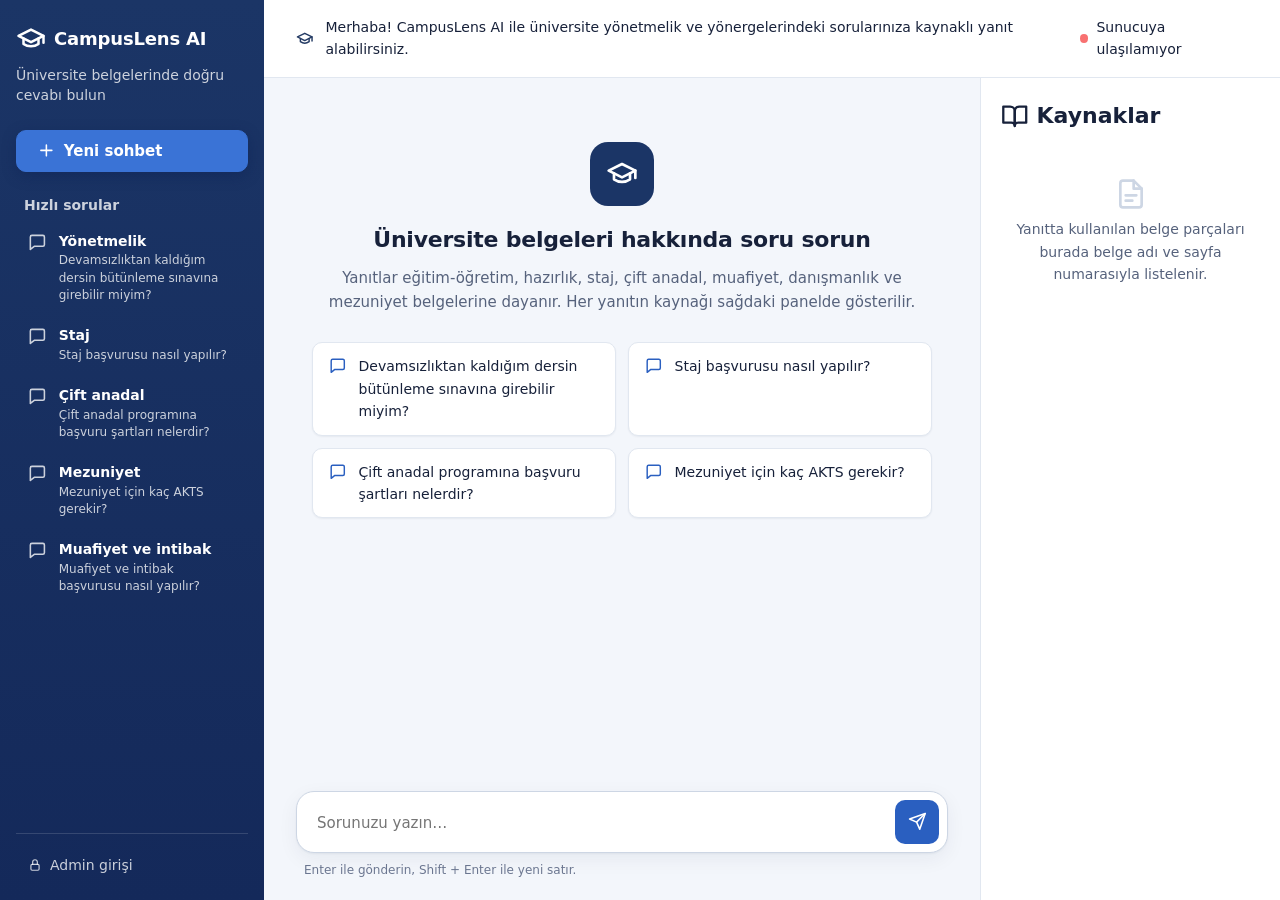
==== commit ff4c66ac: "chore: align demo dataset and quick questions" ====
--- a/frontend/index.html
+++ b/frontend/index.html
@@ -37,15 +37,15 @@
                 </button>
               </li>
               <li>
-                <button type="button" class="topic" data-question="Zorunlu staj kaç iş günüdür?">
+                <button type="button" class="topic" data-question="Staj başvurusu nasıl yapılır?">
                   <svg class="icon" aria-hidden="true"><use href="img/icons.svg#i-message"></use></svg>
-                  <span><span class="topic__title">Staj</span><span class="topic__question">Zorunlu staj kaç iş günüdür?</span></span>
+                  <span><span class="topic__title">Staj</span><span class="topic__question">Staj başvurusu nasıl yapılır?</span></span>
                 </button>
               </li>
               <li>
-                <button type="button" class="topic" data-question="Erasmus başvurusu için not ortalaması şartı nedir?">
+                <button type="button" class="topic" data-question="Çift anadal programına başvuru şartları nelerdir?">
                   <svg class="icon" aria-hidden="true"><use href="img/icons.svg#i-message"></use></svg>
-                  <span><span class="topic__title">Erasmus</span><span class="topic__question">Erasmus başvurusu için not ortalaması şartı nedir?</span></span>
+                  <span><span class="topic__title">Çift anadal</span><span class="topic__question">Çift anadal programına başvuru şartları nelerdir?</span></span>
                 </button>
               </li>
               <li>
@@ -55,9 +55,9 @@
                 </button>
               </li>
               <li>
-                <button type="button" class="topic" data-question="Güz dönemi final sınavları ne zaman başlıyor?">
+                <button type="button" class="topic" data-question="Muafiyet ve intibak başvurusu nasıl yapılır?">
                   <svg class="icon" aria-hidden="true"><use href="img/icons.svg#i-message"></use></svg>
-                  <span><span class="topic__title">Akademik takvim</span><span class="topic__question">Güz dönemi final sınavları ne zaman başlıyor?</span></span>
+                  <span><span class="topic__title">Muafiyet ve intibak</span><span class="topic__question">Muafiyet ve intibak başvurusu nasıl yapılır?</span></span>
                 </button>
               </li>
             </ul>
@@ -84,11 +84,11 @@
             <div class="welcome" id="welcome">
               <span class="icon-tile"><svg class="icon" aria-hidden="true"><use href="img/icons.svg#i-cap"></use></svg></span>
               <h1>Üniversite belgeleri hakkında soru sorun</h1>
-              <p>Yanıtlar yönetmelik, staj yönergesi, akademik takvim, Erasmus ve mezuniyet belgelerine dayanır. Her yanıtın kaynağı sağdaki panelde gösterilir.</p>
+              <p>Yanıtlar eğitim-öğretim, hazırlık, staj, çift anadal, muafiyet, danışmanlık ve mezuniyet belgelerine dayanır. Her yanıtın kaynağı sağdaki panelde gösterilir.</p>
               <ul class="suggestions" aria-label="Örnek sorular">
               <li><button type="button" class="suggestion" data-question="Devamsızlıktan kaldığım dersin bütünleme sınavına girebilir miyim?"><svg class="icon" aria-hidden="true"><use href="img/icons.svg#i-message"></use></svg><span>Devamsızlıktan kaldığım dersin bütünleme sınavına girebilir miyim?</span></button></li>
-              <li><button type="button" class="suggestion" data-question="Zorunlu staj kaç iş günüdür?"><svg class="icon" aria-hidden="true"><use href="img/icons.svg#i-message"></use></svg><span>Zorunlu staj kaç iş günüdür?</span></button></li>
-              <li><button type="button" class="suggestion" data-question="Erasmus başvurusu için not ortalaması şartı nedir?"><svg class="icon" aria-hidden="true"><use href="img/icons.svg#i-message"></use></svg><span>Erasmus başvurusu için not ortalaması şartı nedir?</span></button></li>
+              <li><button type="button" class="suggestion" data-question="Staj başvurusu nasıl yapılır?"><svg class="icon" aria-hidden="true"><use href="img/icons.svg#i-message"></use></svg><span>Staj başvurusu nasıl yapılır?</span></button></li>
+              <li><button type="button" class="suggestion" data-question="Çift anadal programına başvuru şartları nelerdir?"><svg class="icon" aria-hidden="true"><use href="img/icons.svg#i-message"></use></svg><span>Çift anadal programına başvuru şartları nelerdir?</span></button></li>
               <li><button type="button" class="suggestion" data-question="Mezuniyet için kaç AKTS gerekir?"><svg class="icon" aria-hidden="true"><use href="img/icons.svg#i-message"></use></svg><span>Mezuniyet için kaç AKTS gerekir?</span></button></li>
               </ul>
             </div>
